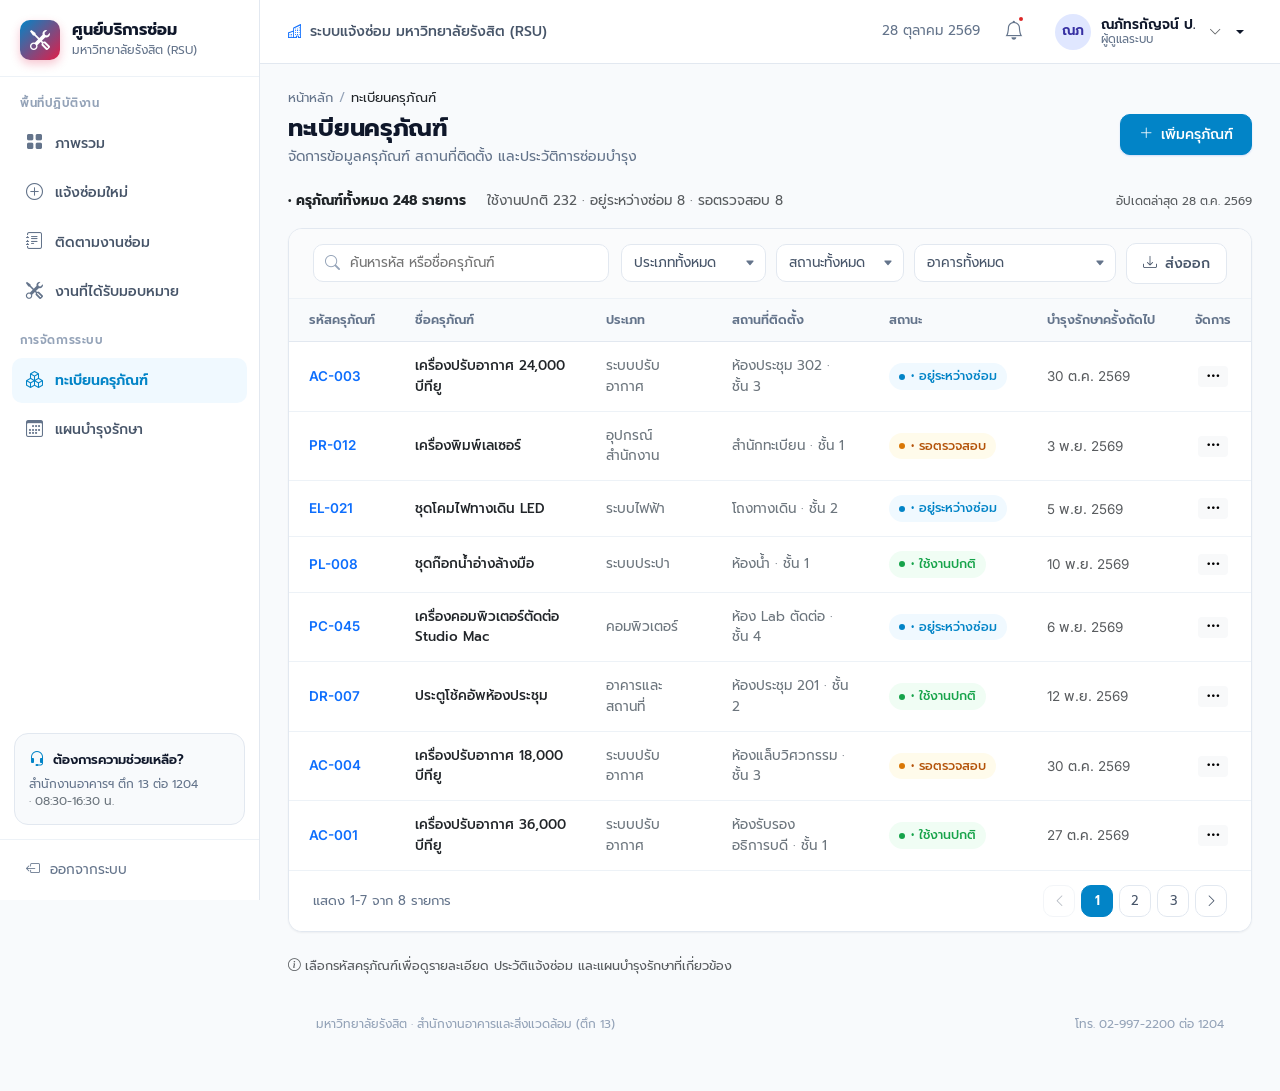
==== assets.html @ 82d42369 "Initial commit: Repair Center Rangsit University (RSU) - Complete Web App & ERD Documentation" ====
<!DOCTYPE html>
<html lang="th">
<head>
  <meta charset="UTF-8">
  <meta name="viewport" content="width=device-width, initial-scale=1.0">
  <title>ทะเบียนครุภัณฑ์ - ระบบแจ้งซ่อม มหาวิทยาลัยรังสิต (RSU Smart Repair)</title>
  <!-- Bootstrap 5 CSS -->
  <link href="https://cdn.jsdelivr.net/npm/bootstrap@5.3.3/dist/css/bootstrap.min.css" rel="stylesheet">
  <!-- Bootstrap Icons -->
  <link href="https://cdn.jsdelivr.net/npm/bootstrap-icons@1.11.3/font/bootstrap-icons.min.css" rel="stylesheet">
  <!-- Custom CSS -->
  <link href="css/style.css" rel="stylesheet">
</head>
<body>

  <div class="sidebar-backdrop" id="sidebarBackdrop"></div>

  <div class="app-container">
    <!-- Sidebar -->
    <aside class="app-sidebar" id="appSidebar">
      <div class="sidebar-brand">
        <div class="brand-icon">
          <i class="bi bi-tools"></i>
        </div>
        <div>
          <div class="brand-title">ศูนย์บริการซ่อม</div>
          <div class="brand-subtitle">มหาวิทยาลัยรังสิต (RSU)</div>
        </div>
      </div>

      <div class="sidebar-section-title">พื้นที่ปฏิบัติงาน</div>
      <ul class="sidebar-nav">
        <li class="sidebar-nav-item">
          <a href="index.html">
            <i class="bi bi-grid-fill"></i>
            <span>ภาพรวม</span>
          </a>
        </li>
        <li class="sidebar-nav-item">
          <a href="new-request.html">
            <i class="bi bi-plus-circle"></i>
            <span>แจ้งซ่อมใหม่</span>
          </a>
        </li>
        <li class="sidebar-nav-item">
          <a href="track-repair.html">
            <i class="bi bi-journal-text"></i>
            <span>ติดตามงานซ่อม</span>
          </a>
        </li>
        <li class="sidebar-nav-item">
          <a href="assigned-tasks.html">
            <i class="bi bi-tools"></i>
            <span>งานที่ได้รับมอบหมาย</span>
          </a>
        </li>
      </ul>

      <div class="sidebar-section-title">การจัดการระบบ</div>
      <ul class="sidebar-nav">
        <li class="sidebar-nav-item active">
          <a href="assets.html">
            <i class="bi bi-boxes"></i>
            <span>ทะเบียนครุภัณฑ์</span>
          </a>
        </li>
        <li class="sidebar-nav-item">
          <a href="maintenance-plans.html">
            <i class="bi bi-calendar3"></i>
            <span>แผนบำรุงรักษา</span>
          </a>
        </li>
      </ul>

      <!-- Help Widget -->
      <div class="sidebar-help-card">
        <div class="sidebar-help-header">
          <i class="bi bi-headset"></i>
          <span>ต้องการความช่วยเหลือ?</span>
        </div>
        <p>สำนักงานอาคารฯ ตึก 13 ต่อ 1204</p>
        <p class="text-secondary small">· 08:30-16:30 น.</p>
      </div>

      <!-- Logout -->
      <div class="sidebar-logout">
        <a href="login.html">
          <i class="bi bi-box-arrow-left"></i>
          <span>ออกจากระบบ</span>
        </a>
      </div>
    </aside>

    <!-- Main Content Area -->
    <div class="app-main">
      <!-- Topbar Header -->
      <header class="app-topbar">
        <div class="topbar-left">
          <button class="btn btn-sm btn-light d-lg-none me-2" id="mobileMenuToggle" type="button" aria-label="Toggle Navigation">
            <i class="bi bi-list fs-4"></i>
          </button>
          <div class="system-title-badge">
            <i class="bi bi-buildings text-primary"></i>
            <span>ระบบแจ้งซ่อม มหาวิทยาลัยรังสิต (RSU)</span>
          </div>
        </div>

        <div class="topbar-right">
          <div class="topbar-date d-none d-md-flex">
            <span>28 ตุลาคม 2569</span>
          </div>

          <button class="notification-btn" title="การแจ้งเตือน" onclick="showToast('ไม่มีการแจ้งเตือนใหม่', 'info')">
            <i class="bi bi-bell"></i>
            <span class="notification-dot"></span>
          </button>

          <!-- User dropdown -->
          <div class="dropdown">
            <div class="user-profile-menu dropdown-toggle" id="userProfileDropdown" data-bs-toggle="dropdown" aria-expanded="false">
              <div class="user-avatar-initials" id="topbarUserAvatar">อน</div>
              <div class="user-info-text d-none d-sm-block">
                <div class="user-name" id="topbarUserName">อนันต์ วัฒนกุล</div>
                <div class="user-role" id="topbarUserRole">ผู้ดูแลระบบ</div>
              </div>
              <i class="bi bi-chevron-down text-muted small ms-1"></i>
            </div>
            <ul class="dropdown-menu dropdown-menu-end shadow-sm" id="userProfileMenuOptions" aria-labelledby="userProfileDropdown" style="min-width: 250px;">
            </ul>
          </div>
        </div>
      </header>

      <!-- Page Content -->
      <main class="page-container">
        <!-- Breadcrumb -->
        <nav class="breadcrumb-nav">
          <a href="index.html">หน้าหลัก</a>
          <span>/</span>
          <span class="text-dark">ทะเบียนครุภัณฑ์</span>
        </nav>

        <!-- Page Header -->
        <div class="page-header">
          <div>
            <h1 class="page-title">ทะเบียนครุภัณฑ์</h1>
            <p class="page-subtitle">จัดการข้อมูลครุภัณฑ์ สถานที่ติดตั้ง และประวัติการซ่อมบำรุง</p>
          </div>
          <div>
            <button class="btn-primary-custom" type="button" data-bs-toggle="modal" data-bs-target="#addEquipmentModal">
              <i class="bi bi-plus-lg"></i>
              <span>เพิ่มครุภัณฑ์</span>
            </button>
          </div>
        </div>

        <!-- Summary Stat Subtitle Bar Matching GUI-6 -->
        <div class="d-flex align-items-center justify-content-between flex-wrap gap-2 mb-3 text-secondary" style="font-size: 13.5px;">
          <div>
            <strong class="text-dark">• ครุภัณฑ์ทั้งหมด 248 รายการ</strong>
            <span class="ms-3 text-muted">ใช้งานปกติ 232 · อยู่ระหว่างซ่อม 8 · รอตรวจสอบ 8</span>
          </div>
          <div class="text-muted small">
            อัปเดตล่าสุด 28 ต.ค. 2569
          </div>
        </div>

        <!-- Content Card -->
        <div class="content-card">
          <!-- Filter Toolbar Matching GUI-6 -->
          <div class="table-toolbar">
            <div class="search-input-wrap">
              <i class="bi bi-search"></i>
              <input type="text" id="assetSearchInput" placeholder="ค้นหารหัส หรือชื่อครุภัณฑ์" onkeyup="renderEquipmentTable()">
            </div>

            <div class="filter-group">
              <select class="filter-select" id="assetCategoryFilter" onchange="renderEquipmentTable()">
                <option value="">ประเภททั้งหมด</option>
                <option value="ระบบปรับอากาศ">ระบบปรับอากาศ</option>
                <option value="อุปกรณ์สำนักงาน">อุปกรณ์สำนักงาน</option>
                <option value="ระบบไฟฟ้า">ระบบไฟฟ้า</option>
                <option value="ระบบประปา">ระบบประปา</option>
                <option value="คอมพิวเตอร์">คอมพิวเตอร์</option>
                <option value="อาคารและสถานที่">อาคารและสถานที่</option>
              </select>

              <select class="filter-select" id="assetStatusFilter" onchange="renderEquipmentTable()">
                <option value="">สถานะทั้งหมด</option>
                <option value="ใช้งานปกติ">ใช้งานปกติ</option>
                <option value="อยู่ระหว่างซ่อม">อยู่ระหว่างซ่อม</option>
                <option value="รอตรวจสอบ">รอตรวจสอบ</option>
              </select>

              <select class="filter-select" id="assetBuildingFilter" onchange="renderEquipmentTable()">
                <option value="">อาคารทั้งหมด</option>
                <option value="ตึก 1 อาคารอาทิตย์อุไรรัตน์">ตึก 1 อาทิตย์อุไรรัตน์</option>
                <option value="ตึก 3 อาคารอุไรรัตน์">ตึก 3 อุไรรัตน์</option>
                <option value="ตึก 5 อาคารวิษณุรัตน์">ตึก 5 วิษณุรัตน์</option>
                <option value="ตึก 6 โรงอาหารกลาง">ตึก 6 โรงอาหารกลาง</option>
                <option value="ตึก 7 อาคารหอสมุด">ตึก 7 หอสมุด</option>
                <option value="ตึก 11 อาคารรัตนคุณากร">ตึก 11 รัตนคุณากร</option>
                <option value="ตึก 13 อาคารสำนักงานอาคารและสิ่งแวดล้อม">ตึก 13 สำนักงานอาคารฯ</option>
                <option value="ตึก 14 อาคารนันทนาการ">ตึก 14 นันทนาการ</option>
                <option value="ตึก 15 อาคาร Digital Multimedia Complex">ตึก 15 Digital Multimedia</option>
              </select>

              <button class="btn-secondary-custom" type="button" onclick="dummyExportData('asset-registry-2569.xlsx')">
                <i class="bi bi-download"></i>
                <span class="d-none d-sm-inline">ส่งออก</span>
              </button>
            </div>
          </div>

          <!-- Table -->
          <div class="custom-table-container">
            <table class="custom-table">
              <thead>
                <tr>
                  <th>รหัสครุภัณฑ์</th>
                  <th>ชื่อครุภัณฑ์</th>
                  <th>ประเภท</th>
                  <th>สถานที่ติดตั้ง</th>
                  <th>สถานะ</th>
                  <th>บำรุงรักษาครั้งถัดไป</th>
                  <th class="text-center">จัดการ</th>
                </tr>
              </thead>
              <tbody id="equipmentTbody">
                <!-- Populated dynamically -->
              </tbody>
            </table>
          </div>

          <!-- Pagination -->
          <div class="table-pagination-footer">
            <div class="pagination-info" id="assetPaginationInfo">
              แสดง 1-7 จาก 248 รายการ
            </div>
            <div class="pagination-controls">
              <button class="page-btn" disabled><i class="bi bi-chevron-left"></i></button>
              <button class="page-btn active">1</button>
              <button class="page-btn">2</button>
              <button class="page-btn">3</button>
              <button class="page-btn"><i class="bi bi-chevron-right"></i></button>
            </div>
          </div>
        </div>

        <!-- Bottom Note -->
        <div class="text-muted small mt-2 d-flex align-items-center gap-1">
          <i class="bi bi-info-circle"></i>
          <span>เลือกรหัสครุภัณฑ์เพื่อดูรายละเอียด ประวัติแจ้งซ่อม และแผนบำรุงรักษาที่เกี่ยวข้อง</span>
        </div>

        <!-- Footer -->
        <div class="app-footer mt-4">
          <div>มหาวิทยาลัยรังสิต · สำนักงานอาคารและสิ่งแวดล้อม (ตึก 13)</div>
          <div>โทร. 02-997-2200 ต่อ 1204</div>
        </div>
      </main>
    </div>
  </div>

  <!-- Mobile Bottom Navigation Bar -->
  <nav class="mobile-bottom-nav">
    <a href="index.html" class="mobile-nav-item">
      <i class="bi bi-grid"></i>
      <span>ภาพรวม</span>
    </a>
    <a href="new-request.html" class="mobile-nav-item">
      <i class="bi bi-plus-circle"></i>
      <span>แจ้งซ่อม</span>
    </a>
    <a href="track-repair.html" class="mobile-nav-item">
      <i class="bi bi-journal-text"></i>
      <span>ติดตามงาน</span>
    </a>
    <a href="assets.html" class="mobile-nav-item active">
      <i class="bi bi-boxes"></i>
      <span>ครุภัณฑ์</span>
    </a>
  </nav>

  <!-- Add Equipment Modal -->
  <div class="modal fade" id="addEquipmentModal" tabindex="-1" aria-hidden="true">
    <div class="modal-dialog modal-dialog-centered">
      <div class="modal-content">
        <div class="modal-header">
          <h5 class="modal-title fs-6 fw-bold">เพิ่มครุภัณฑ์ใหม่</h5>
          <button type="button" class="btn-close" data-bs-dismiss="modal" aria-label="Close"></button>
        </div>
        <form id="addEquipmentForm" onsubmit="handleAddEquipmentSubmit(event)">
          <div class="modal-body p-4">
            <div class="mb-3">
              <label class="form-label-custom">รหัสครุภัณฑ์ <span class="text-danger">*</span></label>
              <input type="text" class="form-control-custom" id="modalAssetNo" placeholder="เช่น AC-005, PC-046" required>
            </div>
            <div class="mb-3">
              <label class="form-label-custom">ชื่อครุภัณฑ์ <span class="text-danger">*</span></label>
              <input type="text" class="form-control-custom" id="modalAssetName" placeholder="เช่น เครื่องปรับอากาศ 24,000 บีทียู" required>
            </div>
            <div class="mb-3">
              <label class="form-label-custom">ประเภท <span class="text-danger">*</span></label>
              <select class="form-select-custom" id="modalAssetCategory" required>
                <option value="ระบบปรับอากาศ">ระบบปรับอากาศ</option>
                <option value="อุปกรณ์สำนักงาน">อุปกรณ์สำนักงาน</option>
                <option value="ระบบไฟฟ้า">ระบบไฟฟ้า</option>
                <option value="ระบบประปา">ระบบประปา</option>
                <option value="คอมพิวเตอร์">คอมพิวเตอร์</option>
                <option value="อาคารและสถานที่">อาคารและสถานที่</option>
              </select>
            </div>
            <div class="mb-3">
              <label class="form-label-custom">สถานที่ติดตั้ง <span class="text-danger">*</span></label>
              <input type="text" class="form-control-custom" id="modalAssetLocation" placeholder="เช่น ห้องประชุม 302 · ชั้น 3" required>
            </div>
            <div class="mb-3">
              <label class="form-label-custom">อาคาร</label>
              <select class="form-select-custom" id="modalAssetBuilding">
                <option value="ตึก 1 อาคารอาทิตย์อุไรรัตน์">ตึก 1 อาคารอาทิตย์อุไรรัตน์</option>
                <option value="ตึก 3 อาคารอุไรรัตน์">ตึก 3 อาคารอุไรรัตน์</option>
                <option value="ตึก 5 อาคารวิษณุรัตน์">ตึก 5 อาคารวิษณุรัตน์</option>
                <option value="ตึก 6 โรงอาหารกลาง">ตึก 6 โรงอาหารกลาง</option>
                <option value="ตึก 7 อาคารหอสมุด">ตึก 7 อาคารหอสมุด</option>
                <option value="ตึก 11 อาคารรัตนคุณากร">ตึก 11 อาคารรัตนคุณากร</option>
                <option value="ตึก 13 อาคารสำนักงานอาคารและสิ่งแวดล้อม">ตึก 13 อาคารสำนักงานอาคารและสิ่งแวดล้อม</option>
                <option value="ตึก 14 อาคารนันทนาการ">ตึก 14 อาคารนันทนาการ</option>
                <option value="ตึก 15 อาคาร Digital Multimedia Complex">ตึก 15 อาคาร Digital Multimedia Complex</option>
              </select>
            </div>
            <div class="mb-3">
              <label class="form-label-custom">สถานะเริ่มต้น</label>
              <select class="form-select-custom" id="modalAssetStatus">
                <option value="ใช้งานปกติ">ใช้งานปกติ</option>
                <option value="รอตรวจสอบ">รอตรวจสอบ</option>
                <option value="อยู่ระหว่างซ่อม">อยู่ระหว่างซ่อม</option>
              </select>
            </div>
          </div>
          <div class="modal-footer">
            <button type="button" class="btn btn-sm btn-light" data-bs-dismiss="modal">ยกเลิก</button>
            <button type="submit" class="btn btn-sm btn-primary">บันทึกครุภัณฑ์</button>
          </div>
        </form>
      </div>
    </div>
  </div>

  <!-- Scripts -->
  <script src="https://cdn.jsdelivr.net/npm/bootstrap@5.3.3/dist/js/bootstrap.bundle.min.js"></script>
  <script src="js/data.js"></script>
  <script src="js/app.js"></script>
  <script>
    document.addEventListener('DOMContentLoaded', () => {
      renderEquipmentTable();
    });

    function renderEquipmentTable() {
      const equipments = DB.getEquipment();
      const tbody = document.getElementById('equipmentTbody');
      const search = document.getElementById('assetSearchInput').value.toLowerCase().trim();
      const cat = document.getElementById('assetCategoryFilter').value;
      const status = document.getElementById('assetStatusFilter').value;
      const building = document.getElementById('assetBuildingFilter').value;

      const filtered = equipments.filter(item => {
        const matchesSearch = !search || 
          item.asset_no.toLowerCase().includes(search) || 
          item.equipment_name.toLowerCase().includes(search) ||
          item.location.toLowerCase().includes(search);
        const matchesCat = !cat || item.category === cat;
        const matchesStatus = !status || item.status === status;
        const matchesBuilding = !building || item.building === building;
        return matchesSearch && matchesCat && matchesStatus && matchesBuilding;
      });

      if (filtered.length === 0) {
        tbody.innerHTML = `<tr><td colspan="7" class="text-center py-4 text-muted">ไม่พบข้อมูลครุภัณฑ์ที่ค้นหา</td></tr>`;
        return;
      }

      tbody.innerHTML = filtered.map(item => {
        let badgeClass = 'status-normal';
        if (item.status === 'อยู่ระหว่างซ่อม') badgeClass = 'status-in-progress';
        if (item.status === 'ใช้งานปกติ') badgeClass = 'status-completed';
        if (item.status === 'รอตรวจสอบ') badgeClass = 'status-pending';

        return `
          <tr>
            <td>
              <a href="javascript:void(0)" onclick="showToast('รหัสครุภัณฑ์: ${item.asset_no} (${item.equipment_name})', 'info')" class="fw-semibold text-primary font-numeric text-decoration-none">
                ${item.asset_no}
              </a>
            </td>
            <td class="fw-medium text-dark">${item.equipment_name}</td>
            <td class="text-secondary">${item.category}</td>
            <td class="text-secondary">${item.location}</td>
            <td><span class="status-badge ${badgeClass}">• ${item.status}</span></td>
            <td class="text-muted font-numeric">${item.next_due_date || '30 ต.ค. 2569'}</td>
            <td class="text-center">
              <div class="dropdown">
                <button class="btn btn-sm btn-light border-0 py-0 px-2" type="button" data-bs-toggle="dropdown">
                  <i class="bi bi-three-dots"></i>
                </button>
                <ul class="dropdown-menu dropdown-menu-end shadow-sm">
                  <li><a class="dropdown-item small" href="new-request.html"><i class="bi bi-plus-circle me-2 text-primary"></i>แจ้งซ่อมครุภัณฑ์นี้</a></li>
                  <li><a class="dropdown-item small" href="javascript:void(0)" onclick="showToast('ดูประวัติการซ่อมบำรุงของ ${item.asset_no}', 'info')"><i class="bi bi-clock-history me-2 text-secondary"></i>ประวัติการซ่อม</a></li>
                </ul>
              </div>
            </td>
          </tr>
        `;
      }).join('');

      document.getElementById('assetPaginationInfo').textContent = `แสดง 1-${Math.min(filtered.length, 7)} จาก ${filtered.length} รายการ`;
    }

    function handleAddEquipmentSubmit(e) {
      e.preventDefault();
      const assetNo = document.getElementById('modalAssetNo').value.trim();
      const name = document.getElementById('modalAssetName').value.trim();
      const category = document.getElementById('modalAssetCategory').value;
      const location = document.getElementById('modalAssetLocation').value.trim();
      const building = document.getElementById('modalAssetBuilding').value;
      const status = document.getElementById('modalAssetStatus').value;

      DB.addEquipment({
        asset_no: assetNo,
        equipment_name: name,
        category: category,
        location: location,
        location_full: `${building} · ${location}`,
        building: building,
        status: status,
        next_due_date: "15 พ.ย. 2569"
      });

      const modalEl = document.getElementById('addEquipmentModal');
      const modal = bootstrap.Modal.getInstance(modalEl);
      modal.hide();

      showToast(`เพิ่มครุภัณฑ์ ${assetNo} เรียบร้อยแล้ว`, 'success');
      renderEquipmentTable();
    }
  </script>
</body>
</html>
---- css/style.css ----
/* ==========================================================================
   ระบบแจ้งซ่อมและบำรุงรักษา มหาวิทยาลัยรังสิต (RSU Repair & Maintenance System)
   สำนักงานอาคารและสิ่งแวดล้อม (ตึก 13) - มหาวิทยาลัยรังสิต (Rangsit University)
   Main Stylesheet - Clean, modern enterprise styling matching UI wireframes
   ========================================================================== */

@import url('https://fonts.googleapis.com/css2?family=Prompt:ital,wght@0,300;0,400;0,500;0,600;0,700;1,400&family=Inter:wght@400;500;600;700&display=swap');

:root {
  --primary: #0284c7;
  --primary-hover: #0369a1;
  --primary-subtle: #f0f9ff;
  --primary-border: #bae6fd;

  --rsu-pink: #e11d48;
  --rsu-pink-subtle: #fff1f2;
  --rsu-pink-border: #fecdd3;
  --rsu-gradient: linear-gradient(135deg, #0284c7 0%, #e11d48 100%);
  
  --success: #16a34a;
  --success-subtle: #f0fdf4;
  --success-border: #bbf7d0;

  --warning: #d97706;
  --warning-subtle: #fffbeb;
  --warning-border: #fde68a;

  --danger: #dc2626;
  --danger-subtle: #fef2f2;
  --danger-border: #fecaca;

  --info: #0284c7;
  --info-subtle: #f0f9ff;
  --info-border: #bae6fd;

  --body-bg: #f8fafc;
  --card-bg: #ffffff;
  --border-color: #e2e8f0;
  --border-subtle: #edf2f7;

  --text-main: #0f172a;
  --text-muted: #64748b;
  --text-secondary: #475569;

  --sidebar-width: 260px;
  --topbar-height: 64px;
  --radius-sm: 6px;
  --radius-md: 10px;
  --radius-lg: 14px;
  --radius-xl: 18px;

  --shadow-xs: 0 1px 2px 0 rgba(16, 24, 40, 0.05);
  --shadow-sm: 0 1px 3px 0 rgba(16, 24, 40, 0.1), 0 1px 2px 0 rgba(16, 24, 40, 0.06);
  --shadow-md: 0 4px 8px -2px rgba(16, 24, 40, 0.08), 0 2px 4px -2px rgba(16, 24, 40, 0.05);
  --shadow-lg: 0 12px 16px -4px rgba(16, 24, 40, 0.08), 0 4px 6px -2px rgba(16, 24, 40, 0.03);
}

* {
  box-sizing: border-box;
}

body {
  font-family: 'Prompt', -apple-system, BlinkMacSystemFont, "Segoe UI", Roboto, sans-serif;
  background-color: var(--body-bg);
  color: var(--text-main);
  margin: 0;
  padding: 0;
  font-size: 14.5px;
  line-height: 1.5;
  -webkit-font-smoothing: antialiased;
}

/* Number & Code font */
.font-numeric, .badge-code, .id-badge {
  font-family: 'Inter', 'Prompt', sans-serif;
}

a {
  color: var(--primary);
  text-decoration: none;
}
a:hover {
  color: var(--primary-hover);
  text-decoration: none;
}

/* App Shell Layout */
.app-container {
  display: flex;
  min-height: 100vh;
  width: 100%;
}

/* Sidebar */
.app-sidebar {
  width: var(--sidebar-width);
  background-color: var(--card-bg);
  border-right: 1px solid var(--border-color);
  display: flex;
  flex-direction: column;
  position: fixed;
  top: 0;
  bottom: 0;
  left: 0;
  z-index: 1020;
  overflow-y: auto;
  transition: transform 0.3s ease;
}

.sidebar-brand {
  padding: 20px 20px 16px 20px;
  display: flex;
  align-items: center;
  gap: 12px;
  border-bottom: 1px solid var(--border-subtle);
}

.brand-icon {
  width: 40px;
  height: 40px;
  background: var(--rsu-gradient);
  color: white;
  border-radius: var(--radius-md);
  display: flex;
  align-items: center;
  justify-content: center;
  font-size: 20px;
  box-shadow: 0 4px 10px rgba(225, 29, 72, 0.25);
}

.brand-title {
  font-weight: 700;
  font-size: 16px;
  color: var(--text-main);
  line-height: 1.2;
}

.brand-subtitle {
  font-size: 12px;
  color: var(--text-muted);
}

.sidebar-section-title {
  font-size: 11.5px;
  font-weight: 600;
  text-transform: uppercase;
  color: #94a3b8;
  letter-spacing: 0.5px;
  padding: 18px 20px 8px 20px;
}

.sidebar-nav {
  list-style: none;
  padding: 0 12px;
  margin: 0;
  display: flex;
  flex-direction: column;
  gap: 4px;
}

.sidebar-nav-item a {
  display: flex;
  align-items: center;
  gap: 12px;
  padding: 10px 14px;
  border-radius: var(--radius-md);
  color: var(--text-secondary);
  font-weight: 500;
  font-size: 14px;
  transition: all 0.15s ease-in-out;
}

.sidebar-nav-item a i {
  font-size: 17px;
  color: #64748b;
  transition: color 0.15s ease;
}

.sidebar-nav-item a:hover {
  background-color: #f1f5f9;
  color: var(--primary);
}
.sidebar-nav-item a:hover i {
  color: var(--primary);
}

.sidebar-nav-item.active a {
  background-color: var(--primary-subtle);
  color: var(--primary);
  font-weight: 600;
}
.sidebar-nav-item.active a i {
  color: var(--primary);
}

/* Sidebar Help Box */
.sidebar-help-card {
  margin: auto 14px 14px 14px;
  background-color: #f8fafc;
  border: 1px solid var(--border-color);
  border-radius: var(--radius-lg);
  padding: 14px;
}
.sidebar-help-header {
  display: flex;
  align-items: center;
  gap: 8px;
  font-weight: 600;
  font-size: 13px;
  color: var(--text-main);
  margin-bottom: 4px;
}
.sidebar-help-header i {
  color: var(--primary);
  font-size: 16px;
}
.sidebar-help-card p {
  margin: 0;
  font-size: 12px;
  color: var(--text-muted);
  line-height: 1.4;
}

/* Sidebar Logout */
.sidebar-logout {
  padding: 12px 14px;
  border-top: 1px solid var(--border-subtle);
}
.sidebar-logout a {
  display: flex;
  align-items: center;
  gap: 10px;
  padding: 8px 12px;
  color: #64748b;
  font-size: 13.5px;
  border-radius: var(--radius-md);
  transition: all 0.15s ease;
}
.sidebar-logout a:hover {
  background-color: #fef2f2;
  color: var(--danger);
}

/* Main Content Area */
.app-main {
  margin-left: var(--sidebar-width);
  flex: 1;
  display: flex;
  flex-direction: column;
  min-width: 0;
  padding-bottom: 70px; /* space for mobile bar */
}

@media (min-width: 992px) {
  .app-main {
    padding-bottom: 30px;
  }
}

/* Topbar Header */
.app-topbar {
  height: var(--topbar-height);
  background-color: var(--card-bg);
  border-bottom: 1px solid var(--border-color);
  display: flex;
  align-items: center;
  justify-content: space-between;
  padding: 0 28px;
  position: sticky;
  top: 0;
  z-index: 1000;
}

.topbar-left {
  display: flex;
  align-items: center;
  gap: 14px;
}

.system-title-badge {
  display: inline-flex;
  align-items: center;
  gap: 8px;
  font-size: 14px;
  font-weight: 500;
  color: var(--text-secondary);
}

.topbar-right {
  display: flex;
  align-items: center;
  gap: 20px;
}

.topbar-date {
  font-size: 13.5px;
  color: var(--text-muted);
  display: flex;
  align-items: center;
  gap: 6px;
}

.notification-btn {
  position: relative;
  background: none;
  border: none;
  font-size: 19px;
  color: #64748b;
  cursor: pointer;
  padding: 4px;
  display: flex;
  align-items: center;
  justify-content: center;
  transition: color 0.15s;
}
.notification-btn:hover {
  color: var(--text-main);
}
.notification-dot {
  position: absolute;
  top: 2px;
  right: 2px;
  width: 8px;
  height: 8px;
  background-color: var(--danger);
  border-radius: 50%;
  border: 2px solid white;
}

.user-profile-menu {
  display: flex;
  align-items: center;
  gap: 10px;
  cursor: pointer;
  padding: 4px 8px;
  border-radius: var(--radius-md);
  transition: background-color 0.15s;
}
.user-profile-menu:hover {
  background-color: #f1f5f9;
}

.user-avatar-initials {
  width: 36px;
  height: 36px;
  background-color: #e0e7ff;
  color: #3730a3;
  border-radius: 50%;
  display: flex;
  align-items: center;
  justify-content: center;
  font-weight: 600;
  font-size: 13.5px;
}

.user-info-text {
  text-align: left;
  line-height: 1.2;
}
.user-name {
  font-weight: 600;
  font-size: 13.5px;
  color: var(--text-main);
}
.user-role {
  font-size: 11.5px;
  color: var(--text-muted);
}

/* Page Content Container */
.page-container {
  padding: 24px 28px;
  max-width: 1400px;
  margin: 0 auto;
  width: 100%;
}

/* Breadcrumbs */
.breadcrumb-nav {
  font-size: 13px;
  color: #94a3b8;
  margin-bottom: 6px;
  display: flex;
  align-items: center;
  gap: 6px;
}
.breadcrumb-nav a {
  color: #64748b;
}
.breadcrumb-nav a:hover {
  color: var(--primary);
}

/* Page Header */
.page-header {
  display: flex;
  align-items: flex-start;
  justify-content: space-between;
  margin-bottom: 24px;
  gap: 16px;
  flex-wrap: wrap;
}
.page-title {
  font-size: 24px;
  font-weight: 700;
  color: var(--text-main);
  margin: 0 0 4px 0;
  letter-spacing: -0.3px;
}
.page-subtitle {
  font-size: 14px;
  color: var(--text-muted);
  margin: 0;
}

/* Buttons */
.btn-primary-custom {
  background-color: var(--primary);
  border: 1px solid var(--primary);
  color: white;
  font-weight: 500;
  padding: 9px 18px;
  border-radius: var(--radius-md);
  display: inline-flex;
  align-items: center;
  gap: 8px;
  font-size: 14px;
  transition: all 0.15s ease;
  box-shadow: 0 1px 2px rgba(37, 99, 235, 0.2);
}
.btn-primary-custom:hover {
  background-color: var(--primary-hover);
  border-color: var(--primary-hover);
  color: white;
  transform: translateY(-1px);
  box-shadow: 0 4px 8px rgba(37, 99, 235, 0.25);
}

.btn-secondary-custom {
  background-color: white;
  border: 1px solid var(--border-color);
  color: var(--text-secondary);
  font-weight: 500;
  padding: 9px 16px;
  border-radius: var(--radius-md);
  display: inline-flex;
  align-items: center;
  gap: 8px;
  font-size: 14px;
  transition: all 0.15s ease;
}
.btn-secondary-custom:hover {
  background-color: #f8fafc;
  border-color: #cbd5e1;
  color: var(--text-main);
}

/* Stat Cards (Dashboard) */
.stats-grid {
  display: grid;
  grid-template-columns: repeat(auto-fit, minmax(220px, 1fr));
  gap: 16px;
  margin-bottom: 24px;
}

.stat-card {
  background-color: var(--card-bg);
  border: 1px solid var(--border-color);
  border-radius: var(--radius-lg);
  padding: 18px 20px;
  box-shadow: var(--shadow-xs);
  transition: transform 0.2s, box-shadow 0.2s;
  position: relative;
  display: flex;
  flex-direction: column;
  justify-content: space-between;
}
.stat-card:hover {
  transform: translateY(-2px);
  box-shadow: var(--shadow-md);
}

.stat-header {
  display: flex;
  align-items: center;
  justify-content: space-between;
  margin-bottom: 12px;
}
.stat-title {
  font-size: 14px;
  font-weight: 500;
  color: var(--text-muted);
}
.stat-icon-wrap {
  width: 38px;
  height: 38px;
  border-radius: 50%;
  display: flex;
  align-items: center;
  justify-content: center;
  font-size: 17px;
}
.stat-icon-amber {
  background-color: var(--warning-subtle);
  color: var(--warning);
}
.stat-icon-blue {
  background-color: var(--primary-subtle);
  color: var(--primary);
}
.stat-icon-green {
  background-color: var(--success-subtle);
  color: var(--success);
}
.stat-icon-red {
  background-color: var(--danger-subtle);
  color: var(--danger);
}

.stat-number-wrap {
  display: flex;
  align-items: baseline;
  gap: 8px;
  margin-bottom: 6px;
}
.stat-number {
  font-size: 32px;
  font-weight: 700;
  color: var(--text-main);
  line-height: 1;
  font-family: 'Inter', sans-serif;
}
.stat-unit {
  font-size: 13.5px;
  color: var(--text-muted);
}
.stat-desc {
  font-size: 12.5px;
  color: #94a3b8;
  margin: 0;
}

/* Card Container */
.content-card {
  background-color: var(--card-bg);
  border: 1px solid var(--border-color);
  border-radius: var(--radius-lg);
  box-shadow: var(--shadow-xs);
  overflow: hidden;
  margin-bottom: 24px;
}

.card-header-custom {
  padding: 18px 24px;
  display: flex;
  align-items: center;
  justify-content: space-between;
  border-bottom: 1px solid var(--border-subtle);
  flex-wrap: wrap;
  gap: 12px;
}

.card-title-wrap {
  display: flex;
  align-items: center;
  gap: 10px;
}
.card-header-title {
  font-size: 16px;
  font-weight: 600;
  color: var(--text-main);
  margin: 0;
}
.card-count-badge {
  font-size: 13px;
  color: var(--text-muted);
  display: flex;
  align-items: center;
  gap: 6px;
}
.card-count-badge::before {
  content: "•";
  color: #cbd5e1;
}

/* Table Toolbar Filters */
.table-toolbar {
  padding: 14px 24px;
  display: flex;
  align-items: center;
  justify-content: space-between;
  border-bottom: 1px solid var(--border-subtle);
  background-color: #fafbfc;
  flex-wrap: wrap;
  gap: 12px;
}

.search-input-wrap {
  position: relative;
  min-width: 280px;
  flex: 1;
  max-width: 380px;
}
.search-input-wrap i {
  position: absolute;
  left: 12px;
  top: 50%;
  transform: translateY(-50%);
  color: #94a3b8;
  font-size: 15px;
}
.search-input-wrap input {
  width: 100%;
  padding: 8px 14px 8px 36px;
  border: 1px solid var(--border-color);
  border-radius: var(--radius-md);
  font-size: 13.5px;
  outline: none;
  background-color: white;
  transition: border-color 0.15s, box-shadow 0.15s;
}
.search-input-wrap input:focus {
  border-color: var(--primary);
  box-shadow: 0 0 0 3px rgba(37, 99, 235, 0.12);
}

.filter-group {
  display: flex;
  align-items: center;
  gap: 10px;
  flex-wrap: wrap;
}

.filter-select {
  padding: 8px 32px 8px 12px;
  border: 1px solid var(--border-color);
  border-radius: var(--radius-md);
  font-size: 13.5px;
  color: var(--text-secondary);
  background-color: white;
  cursor: pointer;
  outline: none;
  appearance: none;
  background-image: url("data:image/svg+xml,%3Csvg xmlns='http://www.w3.org/2000/svg' width='16' height='16' fill='%2364748b' viewBox='0 0 16 16'%3E%3Cpath d='M7.247 11.14 2.451 5.658C1.885 5.013 2.345 4 3.204 4h9.592a1 1 0 0 1 .753 1.659l-4.796 5.48a1 1 0 0 1-1.506 0z'/%3E%3C/svg%3E");
  background-repeat: no-repeat;
  background-position: right 10px center;
  background-size: 10px;
}
.filter-select:focus {
  border-color: var(--primary);
}

/* Custom Clean Table */
.custom-table-container {
  overflow-x: auto;
}
.custom-table {
  width: 100%;
  border-collapse: separate;
  border-spacing: 0;
  text-align: left;
}
.custom-table th {
  background-color: #f8fafc;
  color: #64748b;
  font-size: 12.5px;
  font-weight: 600;
  padding: 12px 20px;
  border-bottom: 1px solid var(--border-color);
  white-space: nowrap;
}
.custom-table td {
  padding: 14px 20px;
  font-size: 13.5px;
  color: var(--text-main);
  border-bottom: 1px solid var(--border-subtle);
  vertical-align: middle;
}
.custom-table tbody tr {
  transition: background-color 0.12s;
}
.custom-table tbody tr:hover {
  background-color: #f8fafc;
}
.custom-table tbody tr:last-child td {
  border-bottom: none;
}

/* Status Badges */
.status-badge {
  display: inline-flex;
  align-items: center;
  gap: 6px;
  padding: 4px 10px;
  border-radius: 20px;
  font-size: 12.5px;
  font-weight: 500;
  white-space: nowrap;
}
.status-badge::before {
  content: "";
  display: inline-block;
  width: 6px;
  height: 6px;
  border-radius: 50%;
}

/* Status variants */
.status-in-progress {
  color: var(--primary);
  background-color: var(--primary-subtle);
}
.status-in-progress::before {
  background-color: var(--primary);
}

.status-pending {
  color: #b45309;
  background-color: var(--warning-subtle);
}
.status-pending::before {
  background-color: var(--warning);
}

.status-completed {
  color: var(--success);
  background-color: var(--success-subtle);
}
.status-completed::before {
  background-color: var(--success);
}

.status-urgent {
  color: var(--danger);
  background-color: var(--danger-subtle);
}
.status-urgent::before {
  background-color: var(--danger);
}

.status-normal {
  color: #475569;
  background-color: #f1f5f9;
}
.status-normal::before {
  background-color: #94a3b8;
}

.status-low {
  color: #64748b;
  background-color: #f8fafc;
}
.status-low::before {
  background-color: #cbd5e1;
}

/* Pagination bar */
.table-pagination-footer {
  padding: 14px 24px;
  display: flex;
  align-items: center;
  justify-content: space-between;
  border-top: 1px solid var(--border-subtle);
  background-color: white;
  flex-wrap: wrap;
  gap: 12px;
}
.pagination-info {
  font-size: 13px;
  color: var(--text-muted);
}
.pagination-controls {
  display: flex;
  align-items: center;
  gap: 6px;
}
.page-btn {
  width: 32px;
  height: 32px;
  display: flex;
  align-items: center;
  justify-content: center;
  border-radius: var(--radius-md);
  border: 1px solid var(--border-color);
  background: white;
  color: var(--text-secondary);
  font-size: 13px;
  cursor: pointer;
  transition: all 0.15s;
}
.page-btn:hover:not(:disabled) {
  border-color: var(--primary);
  color: var(--primary);
}
.page-btn.active {
  background-color: var(--primary);
  border-color: var(--primary);
  color: white;
  font-weight: 600;
}
.page-btn:disabled {
  opacity: 0.4;
  cursor: not-allowed;
}

/* Bottom Footer (matching all GUIs) */
.app-footer {
  padding: 16px 28px 4px 28px;
  display: flex;
  align-items: center;
  justify-content: space-between;
  font-size: 12px;
  color: #94a3b8;
}

/* ==========================================================================
   SPECIFIC VIEWS STYLING
   ========================================================================== */

/* Timeline Widget (gui-4, gui-8) */
.timeline-container {
  position: relative;
  padding-left: 28px;
  margin-top: 16px;
}
.timeline-item {
  position: relative;
  padding-bottom: 24px;
}
.timeline-item:last-child {
  padding-bottom: 0;
}
.timeline-line {
  position: absolute;
  left: -20px;
  top: 18px;
  bottom: -6px;
  width: 2px;
  background-color: #e2e8f0;
}
.timeline-item:last-child .timeline-line {
  display: none;
}
.timeline-icon {
  position: absolute;
  left: -27px;
  top: 0;
  width: 18px;
  height: 18px;
  border-radius: 50%;
  background-color: white;
  border: 2px solid #cbd5e1;
  display: flex;
  align-items: center;
  justify-content: center;
}
.timeline-item.done .timeline-line {
  background-color: var(--primary);
}
.timeline-item.done .timeline-icon {
  background-color: var(--primary);
  border-color: var(--primary);
  color: white;
  font-size: 11px;
}
.timeline-item.active .timeline-icon {
  border-color: var(--primary);
  background-color: white;
}
.timeline-item.active .timeline-icon::after {
  content: "";
  width: 8px;
  height: 8px;
  border-radius: 50%;
  background-color: var(--primary);
}
.timeline-title {
  font-weight: 600;
  font-size: 14px;
  color: var(--text-main);
  margin-bottom: 3px;
}
.timeline-time {
  font-size: 12.5px;
  color: var(--text-muted);
  margin-bottom: 4px;
}
.timeline-desc {
  font-size: 13px;
  color: var(--text-secondary);
}

/* Priority Selector Radio Cards (gui-3) */
.priority-options-grid {
  display: grid;
  grid-template-columns: repeat(auto-fit, minmax(140px, 1fr));
  gap: 12px;
}
.priority-card-label {
  display: flex;
  align-items: flex-start;
  gap: 12px;
  padding: 12px 14px;
  border: 1px solid var(--border-color);
  border-radius: var(--radius-md);
  cursor: pointer;
  background-color: white;
  transition: all 0.15s ease;
}
.priority-card-label:hover {
  border-color: #cbd5e1;
  background-color: #fafbfc;
}
.priority-card-label.selected {
  border-color: var(--primary);
  background-color: var(--primary-subtle);
  box-shadow: 0 0 0 1px var(--primary);
}
.priority-card-label input[type="radio"] {
  margin-top: 3px;
  accent-color: var(--primary);
}
.priority-text-title {
  font-weight: 600;
  font-size: 14px;
  color: var(--text-main);
}
.priority-text-sub {
  font-size: 11.5px;
  color: var(--text-muted);
}

/* File Upload Zone */
.upload-dropzone {
  border: 2px dashed #cbd5e1;
  border-radius: var(--radius-lg);
  padding: 24px;
  text-align: center;
  background-color: #fafbfc;
  cursor: pointer;
  transition: all 0.2s;
}
.upload-dropzone:hover, .upload-dropzone.dragover {
  border-color: var(--primary);
  background-color: var(--primary-subtle);
}
.upload-icon {
  font-size: 28px;
  color: var(--primary);
  margin-bottom: 8px;
}
.upload-title {
  font-size: 14px;
  font-weight: 600;
  color: var(--primary);
  margin-bottom: 2px;
}
.upload-hint {
  font-size: 12px;
  color: var(--text-muted);
}

/* Uploaded file chip */
.uploaded-file-item {
  display: flex;
  align-items: center;
  justify-content: space-between;
  padding: 10px 14px;
  border: 1px solid var(--border-color);
  border-radius: var(--radius-md);
  margin-top: 12px;
  background-color: white;
}
.file-item-info {
  display: flex;
  align-items: center;
  gap: 10px;
}
.file-item-info i {
  color: var(--primary);
  font-size: 18px;
}
.file-item-name {
  font-size: 13.5px;
  font-weight: 500;
  color: var(--text-main);
}
.file-item-actions {
  display: flex;
  align-items: center;
  gap: 10px;
}
.file-success-icon {
  color: var(--success);
  font-size: 16px;
}
.file-remove-btn {
  background: none;
  border: none;
  color: #94a3b8;
  cursor: pointer;
  font-size: 16px;
  padding: 0;
}
.file-remove-btn:hover {
  color: var(--danger);
}

/* Mobile Bottom Navigation Bar (gui-8) */
.mobile-bottom-nav {
  display: none;
  position: fixed;
  bottom: 0;
  left: 0;
  right: 0;
  height: 62px;
  background-color: white;
  border-top: 1px solid var(--border-color);
  z-index: 1040;
  box-shadow: 0 -2px 10px rgba(0, 0, 0, 0.05);
}
@media (max-width: 991px) {
  .mobile-bottom-nav {
    display: flex;
    align-items: center;
    justify-content: space-around;
  }
  .app-sidebar {
    transform: translateX(-100%);
  }
  .app-sidebar.show {
    transform: translateX(0);
    box-shadow: 0 0 20px rgba(0,0,0,0.2);
  }
  .app-main {
    margin-left: 0;
  }
}

.mobile-nav-item {
  display: flex;
  flex-direction: column;
  align-items: center;
  justify-content: center;
  color: #64748b;
  font-size: 11px;
  text-decoration: none;
  padding: 6px 12px;
  transition: color 0.15s;
}
.mobile-nav-item i {
  font-size: 20px;
  margin-bottom: 2px;
}
.mobile-nav-item.active {
  color: var(--primary);
  font-weight: 600;
}

/* Sidebar Backdrop on Mobile */
.sidebar-backdrop {
  display: none;
  position: fixed;
  top: 0;
  left: 0;
  right: 0;
  bottom: 0;
  background-color: rgba(15, 23, 42, 0.4);
  z-index: 1015;
}
.sidebar-backdrop.show {
  display: block;
}

/* Custom form elements */
.form-label-custom {
  font-weight: 500;
  font-size: 13.5px;
  color: var(--text-main);
  margin-bottom: 6px;
}
.form-control-custom, .form-select-custom {
  width: 100%;
  padding: 9px 13px;
  border: 1px solid var(--border-color);
  border-radius: var(--radius-md);
  font-size: 14px;
  outline: none;
  background-color: white;
  transition: border-color 0.15s, box-shadow 0.15s;
}
.form-control-custom:focus, .form-select-custom:focus {
  border-color: var(--primary);
  box-shadow: 0 0 0 3px rgba(37, 99, 235, 0.12);
}
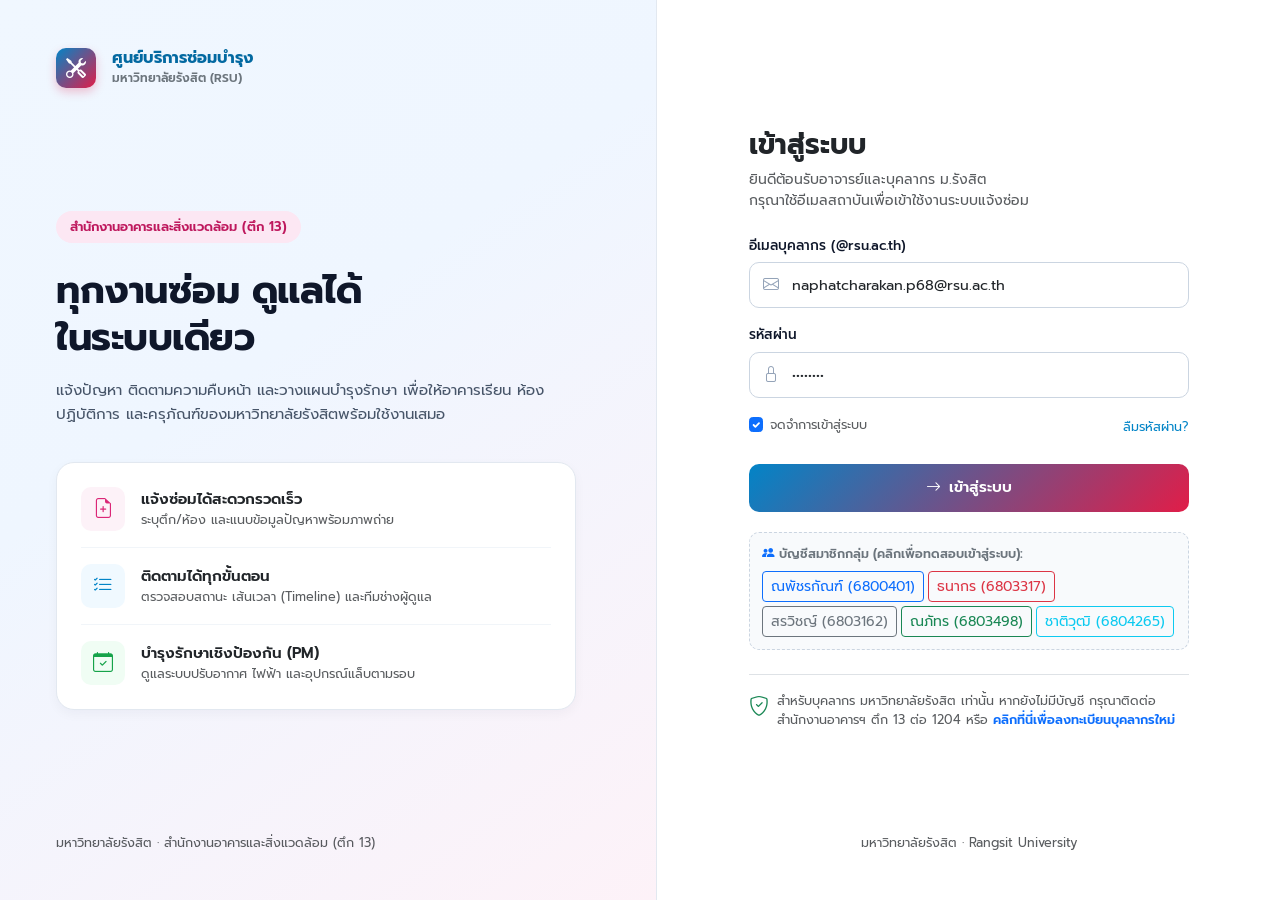
==== commit 31004b5a: "Update team members (6800401, 6803317, 6803162, 6803498, 6804265), update markdown docs, and enforce" ====
--- a/assets.html
+++ b/assets.html
@@ -118,9 +118,9 @@
           <!-- User dropdown -->
           <div class="dropdown">
             <div class="user-profile-menu dropdown-toggle" id="userProfileDropdown" data-bs-toggle="dropdown" aria-expanded="false">
-              <div class="user-avatar-initials" id="topbarUserAvatar">อน</div>
+              <div class="user-avatar-initials" id="topbarUserAvatar">ณพ</div>
               <div class="user-info-text d-none d-sm-block">
-                <div class="user-name" id="topbarUserName">อนันต์ วัฒนกุล</div>
+                <div class="user-name" id="topbarUserName">ณพัชรกัณฑ์ พัชญ์ชัยพงศา</div>
                 <div class="user-role" id="topbarUserRole">ผู้ดูแลระบบ</div>
               </div>
               <i class="bi bi-chevron-down text-muted small ms-1"></i>
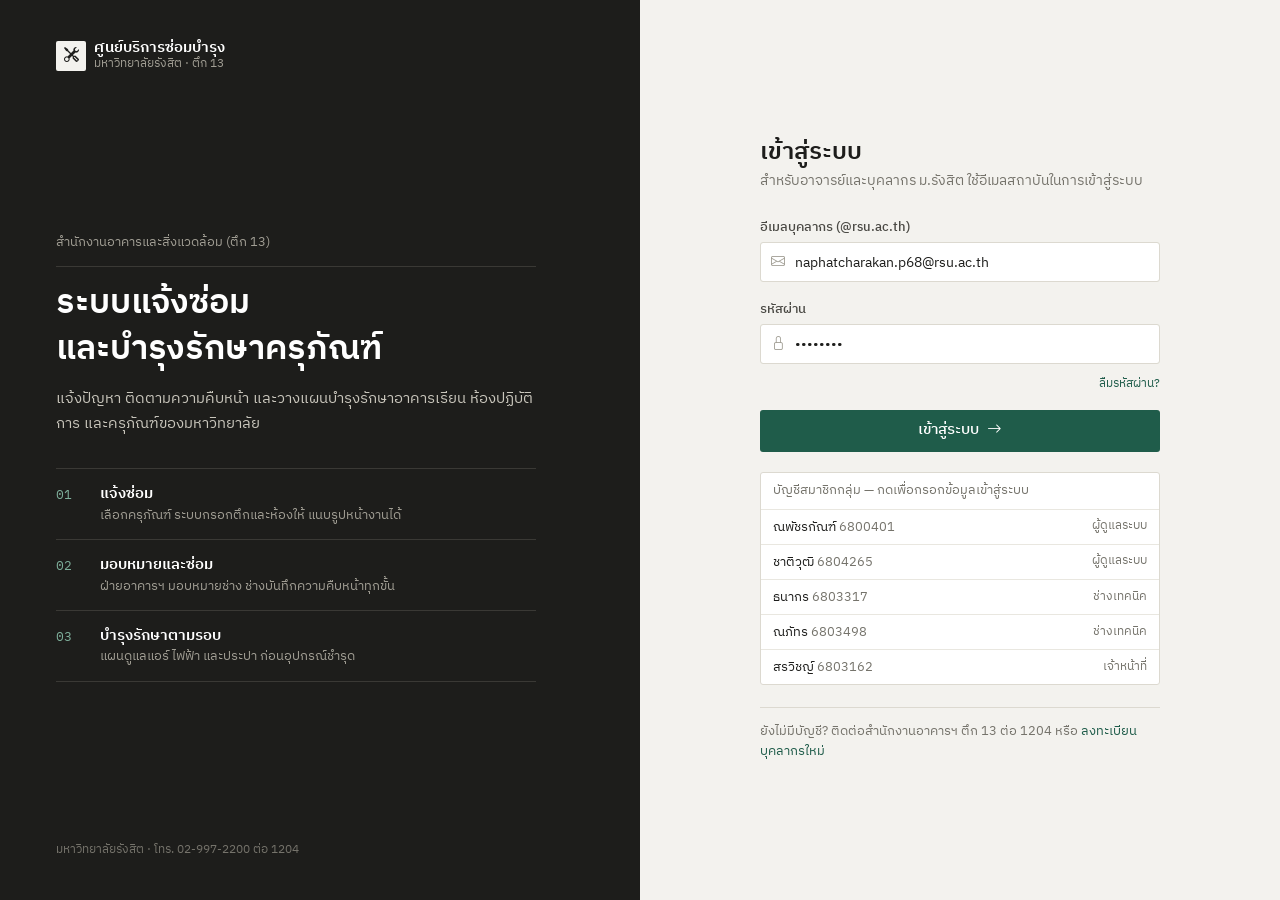
==== commit ad1d4c5e: "Restyle the whole site with a plain "work order" look - New palette: paper background, hairline rule" ====
--- a/assets.html
+++ b/assets.html
@@ -100,19 +100,18 @@
             <i class="bi bi-list fs-4"></i>
           </button>
           <div class="system-title-badge">
-            <i class="bi bi-buildings text-primary"></i>
+            <i class="bi bi-buildings"></i>
             <span>ระบบแจ้งซ่อม มหาวิทยาลัยรังสิต (RSU)</span>
           </div>
         </div>
 
         <div class="topbar-right">
           <div class="topbar-date d-none d-md-flex">
-            <span>28 ตุลาคม 2569</span>
+            <span id="topbarTodayDate"></span>
           </div>
 
           <button class="notification-btn" title="การแจ้งเตือน" onclick="showToast('ไม่มีการแจ้งเตือนใหม่', 'info')">
             <i class="bi bi-bell"></i>
-            <span class="notification-dot"></span>
           </button>
 
           <!-- User dropdown -->
@@ -147,7 +146,7 @@
             <p class="page-subtitle">จัดการข้อมูลครุภัณฑ์ สถานที่ติดตั้ง และประวัติการซ่อมบำรุง</p>
           </div>
           <div>
-            <button class="btn-primary-custom" type="button" data-bs-toggle="modal" data-bs-target="#addEquipmentModal">
+            <button class="btn-primary-custom" type="button" data-bs-toggle="modal" data-bs-target="#addEquipmentModal" data-roles="ผู้ดูแลระบบ">
               <i class="bi bi-plus-lg"></i>
               <span>เพิ่มครุภัณฑ์</span>
             </button>
@@ -157,11 +156,8 @@
         <!-- Summary Stat Subtitle Bar Matching GUI-6 -->
         <div class="d-flex align-items-center justify-content-between flex-wrap gap-2 mb-3 text-secondary" style="font-size: 13.5px;">
           <div>
-            <strong class="text-dark">• ครุภัณฑ์ทั้งหมด 248 รายการ</strong>
-            <span class="ms-3 text-muted">ใช้งานปกติ 232 · อยู่ระหว่างซ่อม 8 · รอตรวจสอบ 8</span>
-          </div>
-          <div class="text-muted small">
-            อัปเดตล่าสุด 28 ต.ค. 2569
+            <strong class="text-dark" id="assetSummaryTotal">ครุภัณฑ์ทั้งหมด 0 รายการ</strong>
+            <span class="ms-3 text-muted" id="assetSummaryBreakdown"></span>
           </div>
         </div>
 
@@ -171,11 +167,11 @@
           <div class="table-toolbar">
             <div class="search-input-wrap">
               <i class="bi bi-search"></i>
-              <input type="text" id="assetSearchInput" placeholder="ค้นหารหัส หรือชื่อครุภัณฑ์" onkeyup="renderEquipmentTable()">
+              <input type="text" id="assetSearchInput" placeholder="ค้นหารหัส หรือชื่อครุภัณฑ์" oninput="onAssetFilterChange()">
             </div>
 
             <div class="filter-group">
-              <select class="filter-select" id="assetCategoryFilter" onchange="renderEquipmentTable()">
+              <select class="filter-select" id="assetCategoryFilter" onchange="onAssetFilterChange()">
                 <option value="">ประเภททั้งหมด</option>
                 <option value="ระบบปรับอากาศ">ระบบปรับอากาศ</option>
                 <option value="อุปกรณ์สำนักงาน">อุปกรณ์สำนักงาน</option>
@@ -185,14 +181,14 @@
                 <option value="อาคารและสถานที่">อาคารและสถานที่</option>
               </select>
 
-              <select class="filter-select" id="assetStatusFilter" onchange="renderEquipmentTable()">
+              <select class="filter-select" id="assetStatusFilter" onchange="onAssetFilterChange()">
                 <option value="">สถานะทั้งหมด</option>
                 <option value="ใช้งานปกติ">ใช้งานปกติ</option>
                 <option value="อยู่ระหว่างซ่อม">อยู่ระหว่างซ่อม</option>
                 <option value="รอตรวจสอบ">รอตรวจสอบ</option>
               </select>
 
-              <select class="filter-select" id="assetBuildingFilter" onchange="renderEquipmentTable()">
+              <select class="filter-select" id="assetBuildingFilter" onchange="onAssetFilterChange()">
                 <option value="">อาคารทั้งหมด</option>
                 <option value="ตึก 1 อาคารอาทิตย์อุไรรัตน์">ตึก 1 อาทิตย์อุไรรัตน์</option>
                 <option value="ตึก 3 อาคารอุไรรัตน์">ตึก 3 อุไรรัตน์</option>
@@ -205,7 +201,7 @@
                 <option value="ตึก 15 อาคาร Digital Multimedia Complex">ตึก 15 Digital Multimedia</option>
               </select>
 
-              <button class="btn-secondary-custom" type="button" onclick="dummyExportData('asset-registry-2569.xlsx')">
+              <button class="btn-secondary-custom" type="button" onclick="exportAssets()">
                 <i class="bi bi-download"></i>
                 <span class="d-none d-sm-inline">ส่งออก</span>
               </button>
@@ -235,15 +231,8 @@
           <!-- Pagination -->
           <div class="table-pagination-footer">
             <div class="pagination-info" id="assetPaginationInfo">
-              แสดง 1-7 จาก 248 รายการ
-            </div>
-            <div class="pagination-controls">
-              <button class="page-btn" disabled><i class="bi bi-chevron-left"></i></button>
-              <button class="page-btn active">1</button>
-              <button class="page-btn">2</button>
-              <button class="page-btn">3</button>
-              <button class="page-btn"><i class="bi bi-chevron-right"></i></button>
-            </div>
+            </div>
+            <div class="pagination-controls"></div>
           </div>
         </div>
 
@@ -347,40 +336,80 @@
     </div>
   </div>
 
+  <!-- Asset Repair History Modal -->
+  <div class="modal fade" id="assetHistoryModal" tabindex="-1" aria-hidden="true">
+    <div class="modal-dialog modal-dialog-centered modal-dialog-scrollable">
+      <div class="modal-content">
+        <div class="modal-header">
+          <h5 class="modal-title fs-6 fw-bold" id="assetHistoryTitle">ประวัติการซ่อม</h5>
+          <button type="button" class="btn-close" data-bs-dismiss="modal" aria-label="Close"></button>
+        </div>
+        <div class="modal-body p-4" id="assetHistoryBody"></div>
+      </div>
+    </div>
+  </div>
+
   <!-- Scripts -->
   <script src="https://cdn.jsdelivr.net/npm/bootstrap@5.3.3/dist/js/bootstrap.bundle.min.js"></script>
   <script src="js/data.js"></script>
   <script src="js/app.js"></script>
   <script>
+    const ASSET_PAGE_SIZE = 7;
+    let assetPage = 1;
+
     document.addEventListener('DOMContentLoaded', () => {
       renderEquipmentTable();
     });
 
-    function renderEquipmentTable() {
+    // Changing a filter goes back to page 1
+    function onAssetFilterChange() {
+      assetPage = 1;
+      renderEquipmentTable();
+    }
+
+    function getFilteredEquipment() {
       const equipments = DB.getEquipment();
-      const tbody = document.getElementById('equipmentTbody');
       const search = document.getElementById('assetSearchInput').value.toLowerCase().trim();
       const cat = document.getElementById('assetCategoryFilter').value;
       const status = document.getElementById('assetStatusFilter').value;
       const building = document.getElementById('assetBuildingFilter').value;
 
-      const filtered = equipments.filter(item => {
-        const matchesSearch = !search || 
-          item.asset_no.toLowerCase().includes(search) || 
+      return equipments.filter(item => {
+        const matchesSearch = !search ||
+          item.asset_no.toLowerCase().includes(search) ||
           item.equipment_name.toLowerCase().includes(search) ||
-          item.location.toLowerCase().includes(search);
+          (item.location || '').toLowerCase().includes(search);
         const matchesCat = !cat || item.category === cat;
         const matchesStatus = !status || item.status === status;
         const matchesBuilding = !building || item.building === building;
         return matchesSearch && matchesCat && matchesStatus && matchesBuilding;
       });
+    }
+
+    function getDueDate(item) {
+      return DB.getNextDueDate(item.equipment_id) || item.next_due_date || '-';
+    }
+
+    function renderEquipmentTable() {
+      const tbody = document.getElementById('equipmentTbody');
+      const filtered = getFilteredEquipment();
+
+      const all = DB.getEquipment();
+      const countBy = s => all.filter(e => e.status === s).length;
+      document.getElementById('assetSummaryTotal').textContent = `ครุภัณฑ์ทั้งหมด ${all.length} รายการ`;
+      document.getElementById('assetSummaryBreakdown').textContent =
+        `ใช้งานปกติ ${countBy('ใช้งานปกติ')} · อยู่ระหว่างซ่อม ${countBy('อยู่ระหว่างซ่อม')} · รอตรวจสอบ ${countBy('รอตรวจสอบ')}`;
 
       if (filtered.length === 0) {
         tbody.innerHTML = `<tr><td colspan="7" class="text-center py-4 text-muted">ไม่พบข้อมูลครุภัณฑ์ที่ค้นหา</td></tr>`;
+        renderPager('assetPaginationInfo', 0, 1, ASSET_PAGE_SIZE, 'รายการ', goToAssetPage);
         return;
       }
 
-      tbody.innerHTML = filtered.map(item => {
+      const { page, items } = paginate(filtered, assetPage, ASSET_PAGE_SIZE);
+      assetPage = page;
+
+      tbody.innerHTML = items.map(item => {
         let badgeClass = 'status-normal';
         if (item.status === 'อยู่ระหว่างซ่อม') badgeClass = 'status-in-progress';
         if (item.status === 'ใช้งานปกติ') badgeClass = 'status-completed';
@@ -389,23 +418,23 @@
         return `
           <tr>
             <td>
-              <a href="javascript:void(0)" onclick="showToast('รหัสครุภัณฑ์: ${item.asset_no} (${item.equipment_name})', 'info')" class="fw-semibold text-primary font-numeric text-decoration-none">
-                ${item.asset_no}
+              <a href="javascript:void(0)" onclick="openAssetHistory(${item.equipment_id})" class="fw-semibold text-primary font-numeric text-decoration-none">
+                ${escapeHtml(item.asset_no)}
               </a>
             </td>
-            <td class="fw-medium text-dark">${item.equipment_name}</td>
-            <td class="text-secondary">${item.category}</td>
-            <td class="text-secondary">${item.location}</td>
-            <td><span class="status-badge ${badgeClass}">• ${item.status}</span></td>
-            <td class="text-muted font-numeric">${item.next_due_date || '30 ต.ค. 2569'}</td>
+            <td class="fw-medium text-dark">${escapeHtml(item.equipment_name)}</td>
+            <td class="text-secondary">${escapeHtml(item.category)}</td>
+            <td class="text-secondary">${escapeHtml(item.location)}</td>
+            <td><span class="status-badge ${badgeClass}">${escapeHtml(item.status)}</span></td>
+            <td class="text-muted font-numeric">${escapeHtml(getDueDate(item))}</td>
             <td class="text-center">
               <div class="dropdown">
                 <button class="btn btn-sm btn-light border-0 py-0 px-2" type="button" data-bs-toggle="dropdown">
                   <i class="bi bi-three-dots"></i>
                 </button>
                 <ul class="dropdown-menu dropdown-menu-end shadow-sm">
-                  <li><a class="dropdown-item small" href="new-request.html"><i class="bi bi-plus-circle me-2 text-primary"></i>แจ้งซ่อมครุภัณฑ์นี้</a></li>
-                  <li><a class="dropdown-item small" href="javascript:void(0)" onclick="showToast('ดูประวัติการซ่อมบำรุงของ ${item.asset_no}', 'info')"><i class="bi bi-clock-history me-2 text-secondary"></i>ประวัติการซ่อม</a></li>
+                  <li><a class="dropdown-item small" href="new-request.html?equipment=${item.equipment_id}"><i class="bi bi-plus-circle me-2 text-primary"></i>แจ้งซ่อมครุภัณฑ์นี้</a></li>
+                  <li><a class="dropdown-item small" href="javascript:void(0)" onclick="openAssetHistory(${item.equipment_id})"><i class="bi bi-clock-history me-2 text-secondary"></i>ประวัติการซ่อม</a></li>
                 </ul>
               </div>
             </td>
@@ -413,17 +442,56 @@
         `;
       }).join('');
 
-      document.getElementById('assetPaginationInfo').textContent = `แสดง 1-${Math.min(filtered.length, 7)} จาก ${filtered.length} รายการ`;
+      renderPager('assetPaginationInfo', filtered.length, assetPage, ASSET_PAGE_SIZE, 'รายการ', goToAssetPage);
+    }
+
+    function goToAssetPage(page) {
+      assetPage = page;
+      renderEquipmentTable();
+    }
+
+    // Repair history of one equipment item
+    function openAssetHistory(equipmentId) {
+      const eq = DB.getEquipment().find(e => e.equipment_id === equipmentId);
+      if (!eq) return;
+      const users = DB.getUsers();
+      const history = DB.getRepairs().filter(r => r.equipment_id === equipmentId);
+
+      document.getElementById('assetHistoryTitle').textContent = `ประวัติการซ่อม: ${eq.asset_no} · ${eq.equipment_name}`;
+      document.getElementById('assetHistoryBody').innerHTML = history.length === 0
+        ? `<div class="text-center text-muted py-4">ยังไม่มีประวัติการแจ้งซ่อมของครุภัณฑ์นี้</div>`
+        : `<div class="list-group list-group-flush">${history.map(r => {
+            const tech = users.find(u => u.user_id === r.technician_id);
+            return `
+              <a href="track-repair.html?ticket=${encodeURIComponent(r.ticket_no)}" class="list-group-item list-group-item-action px-0">
+                <div class="d-flex justify-content-between gap-2">
+                  <span class="fw-semibold text-primary font-numeric">${escapeHtml(r.ticket_no)}</span>
+                  <span class="small text-muted font-numeric">${escapeHtml(r.request_date)}</span>
+                </div>
+                <div class="fw-medium text-dark">${escapeHtml(r.problem_title)}</div>
+                <div class="small text-muted">${escapeHtml(r.status)} · ${escapeHtml(tech ? tech.full_name : 'รอมอบหมาย')}</div>
+              </a>`;
+          }).join('')}</div>`;
+      new bootstrap.Modal(document.getElementById('assetHistoryModal')).show();
     }
 
     function handleAddEquipmentSubmit(e) {
       e.preventDefault();
-      const assetNo = document.getElementById('modalAssetNo').value.trim();
+      if (!DB.hasRole(ROLE_ADMIN)) {
+        showToast('เฉพาะผู้ดูแลระบบเท่านั้นที่เพิ่มครุภัณฑ์ได้', 'danger');
+        return;
+      }
+      const assetNo = document.getElementById('modalAssetNo').value.trim().toUpperCase();
       const name = document.getElementById('modalAssetName').value.trim();
       const category = document.getElementById('modalAssetCategory').value;
       const location = document.getElementById('modalAssetLocation').value.trim();
       const building = document.getElementById('modalAssetBuilding').value;
       const status = document.getElementById('modalAssetStatus').value;
+
+      if (DB.getEquipment().some(eq => eq.asset_no.toUpperCase() === assetNo)) {
+        showToast(`รหัสครุภัณฑ์ ${assetNo} มีอยู่ในระบบแล้ว`, 'danger');
+        return;
+      }
 
       DB.addEquipment({
         asset_no: assetNo,
@@ -433,15 +501,24 @@
         location_full: `${building} · ${location}`,
         building: building,
         status: status,
-        next_due_date: "15 พ.ย. 2569"
+        next_due_date: null
       });
 
       const modalEl = document.getElementById('addEquipmentModal');
       const modal = bootstrap.Modal.getInstance(modalEl);
       modal.hide();
+      document.getElementById('addEquipmentForm').reset();
 
       showToast(`เพิ่มครุภัณฑ์ ${assetNo} เรียบร้อยแล้ว`, 'success');
+      assetPage = 1;
       renderEquipmentTable();
+    }
+
+    function exportAssets() {
+      const rows = getFilteredEquipment().map(e => [
+        e.asset_no, e.equipment_name, e.category, e.location_full || e.location, e.status, getDueDate(e)
+      ]);
+      exportCSV('asset-registry.csv', ['รหัสครุภัณฑ์', 'ชื่อครุภัณฑ์', 'ประเภท', 'สถานที่ติดตั้ง', 'สถานะ', 'บำรุงรักษาครั้งถัดไป'], rows);
     }
   </script>
 </body>
--- a/css/style.css
+++ b/css/style.css
@@ -1,58 +1,75 @@
 /* ==========================================================================
    ระบบแจ้งซ่อมและบำรุงรักษา มหาวิทยาลัยรังสิต (RSU Repair & Maintenance System)
    สำนักงานอาคารและสิ่งแวดล้อม (ตึก 13) - มหาวิทยาลัยรังสิต (Rangsit University)
-   Main Stylesheet - Clean, modern enterprise styling matching UI wireframes
+   Main Stylesheet - "work order" look: paper background, hairline rules,
+   one dark green accent, monospaced codes and figures
    ========================================================================== */
 
-@import url('https://fonts.googleapis.com/css2?family=Prompt:ital,wght@0,300;0,400;0,500;0,600;0,700;1,400&family=Inter:wght@400;500;600;700&display=swap');
+@import url('https://fonts.googleapis.com/css2?family=IBM+Plex+Sans+Thai:wght@400;500;600;700&family=IBM+Plex+Mono:wght@400;500;600&display=swap');
 
 :root {
-  --primary: #0284c7;
-  --primary-hover: #0369a1;
-  --primary-subtle: #f0f9ff;
-  --primary-border: #bae6fd;
-
-  --rsu-pink: #e11d48;
-  --rsu-pink-subtle: #fff1f2;
-  --rsu-pink-border: #fecdd3;
-  --rsu-gradient: linear-gradient(135deg, #0284c7 0%, #e11d48 100%);
-  
-  --success: #16a34a;
-  --success-subtle: #f0fdf4;
-  --success-border: #bbf7d0;
-
-  --warning: #d97706;
-  --warning-subtle: #fffbeb;
-  --warning-border: #fde68a;
-
-  --danger: #dc2626;
-  --danger-subtle: #fef2f2;
-  --danger-border: #fecaca;
-
-  --info: #0284c7;
-  --info-subtle: #f0f9ff;
-  --info-border: #bae6fd;
-
-  --body-bg: #f8fafc;
+  /* Ink & paper */
+  --ink: #1d1d1b;
+  --text-main: #1d1d1b;
+  --text-secondary: #4a4944;
+  --text-muted: #75736b;
+  --text-faint: #a19e94;
+
+  --body-bg: #f3f2ee;
   --card-bg: #ffffff;
-  --border-color: #e2e8f0;
-  --border-subtle: #edf2f7;
-
-  --text-main: #0f172a;
-  --text-muted: #64748b;
-  --text-secondary: #475569;
-
-  --sidebar-width: 260px;
-  --topbar-height: 64px;
-  --radius-sm: 6px;
-  --radius-md: 10px;
-  --radius-lg: 14px;
-  --radius-xl: 18px;
-
-  --shadow-xs: 0 1px 2px 0 rgba(16, 24, 40, 0.05);
-  --shadow-sm: 0 1px 3px 0 rgba(16, 24, 40, 0.1), 0 1px 2px 0 rgba(16, 24, 40, 0.06);
-  --shadow-md: 0 4px 8px -2px rgba(16, 24, 40, 0.08), 0 2px 4px -2px rgba(16, 24, 40, 0.05);
-  --shadow-lg: 0 12px 16px -4px rgba(16, 24, 40, 0.08), 0 4px 6px -2px rgba(16, 24, 40, 0.03);
+  --surface-alt: #faf9f6;
+  --border-color: #dcd9d0;
+  --border-subtle: #e9e7e0;
+  --border-strong: #b9b5aa;
+
+  /* Accent */
+  --primary: #1f5c4a;
+  --primary-hover: #17483a;
+  --primary-subtle: #e9f0ec;
+  --primary-border: #b7cdc2;
+
+  /* Status (used on text and small markers only) */
+  --success: #2f6b3a;
+  --success-subtle: #ecf3ec;
+  --warning: #9a5b00;
+  --warning-subtle: #faf3e3;
+  --danger: #b3261e;
+  --danger-subtle: #fbeceb;
+  --info: #1d4f91;
+  --info-subtle: #eaf0f8;
+
+  --font-sans: 'IBM Plex Sans Thai', -apple-system, "Segoe UI", sans-serif;
+  --font-mono: 'IBM Plex Mono', 'IBM Plex Sans Thai', ui-monospace, monospace;
+
+  --sidebar-width: 240px;
+  --topbar-height: 56px;
+  --radius-sm: 2px;
+  --radius-md: 3px;
+  --radius-lg: 4px;
+  --radius-xl: 4px;
+
+  /* Bootstrap overrides so utility classes match the theme */
+  --bs-body-font-family: var(--font-sans);
+  --bs-body-color: var(--text-main);
+  --bs-body-bg: var(--body-bg);
+  --bs-primary: #1f5c4a;
+  --bs-primary-rgb: 31, 92, 74;
+  --bs-secondary-color: var(--text-muted);
+  --bs-link-color: #1f5c4a;
+  --bs-link-color-rgb: 31, 92, 74;
+  --bs-link-hover-color: #17483a;
+  --bs-link-hover-color-rgb: 23, 72, 58;
+  --bs-border-color: var(--border-color);
+  --bs-border-radius: 3px;
+  --bs-border-radius-sm: 2px;
+  --bs-border-radius-lg: 4px;
+  --bs-success-rgb: 47, 107, 58;
+  --bs-danger-rgb: 179, 38, 30;
+  --bs-secondary-rgb: 117, 115, 107;
+  --bs-dark-rgb: 29, 29, 27;
+  --bs-light-rgb: 250, 249, 246;
+  --bs-secondary-bg-subtle: #efede7;
+  --bs-secondary-text-emphasis: #4a4944;
 }
 
 * {
@@ -60,19 +77,27 @@
 }
 
 body {
-  font-family: 'Prompt', -apple-system, BlinkMacSystemFont, "Segoe UI", Roboto, sans-serif;
+  font-family: var(--font-sans);
   background-color: var(--body-bg);
   color: var(--text-main);
   margin: 0;
   padding: 0;
-  font-size: 14.5px;
-  line-height: 1.5;
+  font-size: 14px;
+  line-height: 1.55;
   -webkit-font-smoothing: antialiased;
 }
 
-/* Number & Code font */
-.font-numeric, .badge-code, .id-badge {
-  font-family: 'Inter', 'Prompt', sans-serif;
+/* Figures and dates: aligned digits in the text face */
+.font-numeric {
+  font-variant-numeric: tabular-nums;
+}
+/* Codes (ticket / asset numbers): monospaced */
+.font-code, .badge-code, .id-badge,
+.custom-table a.font-numeric,
+.custom-table .font-numeric.text-primary {
+  font-family: var(--font-mono);
+  letter-spacing: -0.01em;
+  white-space: nowrap;
 }
 
 a {
@@ -81,10 +106,18 @@
 }
 a:hover {
   color: var(--primary-hover);
-  text-decoration: none;
-}
-
-/* App Shell Layout */
+  text-decoration: underline;
+  text-underline-offset: 2px;
+}
+
+h1, h2, h3, h4, h5, h6 {
+  font-family: var(--font-sans);
+  letter-spacing: 0;
+}
+
+/* --------------------------------------------------------------------------
+   App Shell
+   -------------------------------------------------------------------------- */
 .app-container {
   display: flex;
   min-height: 100vh;
@@ -94,7 +127,7 @@
 /* Sidebar */
 .app-sidebar {
   width: var(--sidebar-width);
-  background-color: var(--card-bg);
+  background-color: #ecebe5;
   border-right: 1px solid var(--border-color);
   display: flex;
   flex-direction: column;
@@ -104,89 +137,88 @@
   left: 0;
   z-index: 1020;
   overflow-y: auto;
-  transition: transform 0.3s ease;
+  transition: transform 0.25s ease;
 }
 
 .sidebar-brand {
-  padding: 20px 20px 16px 20px;
-  display: flex;
-  align-items: center;
-  gap: 12px;
-  border-bottom: 1px solid var(--border-subtle);
+  height: var(--topbar-height);
+  padding: 0 18px;
+  display: flex;
+  align-items: center;
+  gap: 10px;
+  border-bottom: 1px solid var(--border-color);
 }
 
 .brand-icon {
-  width: 40px;
-  height: 40px;
-  background: var(--rsu-gradient);
-  color: white;
-  border-radius: var(--radius-md);
+  width: 30px;
+  height: 30px;
+  background: var(--ink);
+  color: #f3f2ee;
+  border-radius: var(--radius-sm);
   display: flex;
   align-items: center;
   justify-content: center;
-  font-size: 20px;
-  box-shadow: 0 4px 10px rgba(225, 29, 72, 0.25);
+  font-size: 15px;
+  flex-shrink: 0;
 }
 
 .brand-title {
-  font-weight: 700;
-  font-size: 16px;
+  font-weight: 600;
+  font-size: 14.5px;
   color: var(--text-main);
   line-height: 1.2;
 }
 
 .brand-subtitle {
-  font-size: 12px;
-  color: var(--text-muted);
+  font-size: 11.5px;
+  color: var(--text-muted);
+  line-height: 1.3;
 }
 
 .sidebar-section-title {
   font-size: 11.5px;
-  font-weight: 600;
-  text-transform: uppercase;
-  color: #94a3b8;
-  letter-spacing: 0.5px;
-  padding: 18px 20px 8px 20px;
+  font-weight: 500;
+  color: var(--text-faint);
+  padding: 20px 18px 6px 18px;
 }
 
 .sidebar-nav {
   list-style: none;
-  padding: 0 12px;
+  padding: 0;
   margin: 0;
   display: flex;
   flex-direction: column;
-  gap: 4px;
 }
 
 .sidebar-nav-item a {
   display: flex;
   align-items: center;
-  gap: 12px;
-  padding: 10px 14px;
-  border-radius: var(--radius-md);
+  gap: 10px;
+  padding: 8px 18px 8px 15px;
+  border-left: 3px solid transparent;
   color: var(--text-secondary);
-  font-weight: 500;
+  font-weight: 400;
   font-size: 14px;
-  transition: all 0.15s ease-in-out;
 }
 
 .sidebar-nav-item a i {
-  font-size: 17px;
-  color: #64748b;
-  transition: color 0.15s ease;
+  font-size: 15px;
+  color: var(--text-faint);
 }
 
 .sidebar-nav-item a:hover {
-  background-color: #f1f5f9;
-  color: var(--primary);
+  background-color: #e3e1d9;
+  color: var(--text-main);
+  text-decoration: none;
 }
 .sidebar-nav-item a:hover i {
-  color: var(--primary);
+  color: var(--text-secondary);
 }
 
 .sidebar-nav-item.active a {
-  background-color: var(--primary-subtle);
-  color: var(--primary);
+  background-color: var(--card-bg);
+  border-left-color: var(--primary);
+  color: var(--text-main);
   font-weight: 600;
 }
 .sidebar-nav-item.active a i {
@@ -195,50 +227,46 @@
 
 /* Sidebar Help Box */
 .sidebar-help-card {
-  margin: auto 14px 14px 14px;
-  background-color: #f8fafc;
-  border: 1px solid var(--border-color);
-  border-radius: var(--radius-lg);
-  padding: 14px;
+  margin: auto 18px 16px 18px;
+  padding: 12px 0 0 0;
+  border-top: 1px solid var(--border-color);
 }
 .sidebar-help-header {
   display: flex;
   align-items: center;
-  gap: 8px;
+  gap: 6px;
   font-weight: 600;
+  font-size: 12.5px;
+  color: var(--text-main);
+  margin-bottom: 2px;
+}
+.sidebar-help-header i {
+  color: var(--text-muted);
   font-size: 13px;
-  color: var(--text-main);
-  margin-bottom: 4px;
-}
-.sidebar-help-header i {
-  color: var(--primary);
-  font-size: 16px;
 }
 .sidebar-help-card p {
   margin: 0;
   font-size: 12px;
   color: var(--text-muted);
-  line-height: 1.4;
+  line-height: 1.45;
 }
 
 /* Sidebar Logout */
 .sidebar-logout {
-  padding: 12px 14px;
-  border-top: 1px solid var(--border-subtle);
+  padding: 8px 0;
+  border-top: 1px solid var(--border-color);
 }
 .sidebar-logout a {
   display: flex;
   align-items: center;
   gap: 10px;
-  padding: 8px 12px;
-  color: #64748b;
+  padding: 8px 18px;
+  color: var(--text-muted);
   font-size: 13.5px;
-  border-radius: var(--radius-md);
-  transition: all 0.15s ease;
 }
 .sidebar-logout a:hover {
-  background-color: #fef2f2;
   color: var(--danger);
+  text-decoration: none;
 }
 
 /* Main Content Area */
@@ -253,14 +281,14 @@
 
 @media (min-width: 992px) {
   .app-main {
-    padding-bottom: 30px;
+    padding-bottom: 24px;
   }
 }
 
 /* Topbar Header */
 .app-topbar {
   height: var(--topbar-height);
-  background-color: var(--card-bg);
+  background-color: var(--body-bg);
   border-bottom: 1px solid var(--border-color);
   display: flex;
   align-items: center;
@@ -274,26 +302,29 @@
 .topbar-left {
   display: flex;
   align-items: center;
-  gap: 14px;
+  gap: 12px;
 }
 
 .system-title-badge {
   display: inline-flex;
   align-items: center;
   gap: 8px;
-  font-size: 14px;
-  font-weight: 500;
-  color: var(--text-secondary);
+  font-size: 13.5px;
+  color: var(--text-muted);
+}
+.system-title-badge i {
+  color: var(--text-faint);
 }
 
 .topbar-right {
   display: flex;
   align-items: center;
-  gap: 20px;
+  gap: 18px;
 }
 
 .topbar-date {
-  font-size: 13.5px;
+  font-variant-numeric: tabular-nums;
+  font-size: 13px;
   color: var(--text-muted);
   display: flex;
   align-items: center;
@@ -304,27 +335,25 @@
   position: relative;
   background: none;
   border: none;
-  font-size: 19px;
-  color: #64748b;
+  font-size: 17px;
+  color: var(--text-muted);
   cursor: pointer;
   padding: 4px;
   display: flex;
   align-items: center;
   justify-content: center;
-  transition: color 0.15s;
 }
 .notification-btn:hover {
   color: var(--text-main);
 }
 .notification-dot {
   position: absolute;
-  top: 2px;
-  right: 2px;
-  width: 8px;
-  height: 8px;
+  top: 4px;
+  right: 3px;
+  width: 6px;
+  height: 6px;
   background-color: var(--danger);
   border-radius: 50%;
-  border: 2px solid white;
 }
 
 .user-profile-menu {
@@ -332,30 +361,40 @@
   align-items: center;
   gap: 10px;
   cursor: pointer;
-  padding: 4px 8px;
-  border-radius: var(--radius-md);
-  transition: background-color 0.15s;
+  padding: 4px 6px;
+  border-radius: var(--radius-md);
 }
 .user-profile-menu:hover {
-  background-color: #f1f5f9;
+  background-color: #e8e6df;
+}
+/* the menu already has its own chevron icon */
+.user-profile-menu.dropdown-toggle::after {
+  display: none;
+}
+@media (max-width: 575px) {
+  .system-title-badge {
+    display: none;
+  }
 }
 
 .user-avatar-initials {
-  width: 36px;
-  height: 36px;
-  background-color: #e0e7ff;
-  color: #3730a3;
-  border-radius: 50%;
+  width: 32px;
+  height: 32px;
+  background-color: var(--card-bg);
+  color: var(--text-main);
+  border: 1px solid var(--border-strong);
+  border-radius: var(--radius-md);
   display: flex;
   align-items: center;
   justify-content: center;
   font-weight: 600;
-  font-size: 13.5px;
+  font-size: 12.5px;
+  flex-shrink: 0;
 }
 
 .user-info-text {
   text-align: left;
-  line-height: 1.2;
+  line-height: 1.25;
 }
 .user-name {
   font-weight: 600;
@@ -367,48 +406,119 @@
   color: var(--text-muted);
 }
 
-/* Page Content Container */
+/* Dropdowns & modals */
+.dropdown-menu {
+  border: 1px solid var(--border-color);
+  border-radius: var(--radius-md);
+  box-shadow: 0 6px 16px rgba(29, 29, 27, 0.08);
+  padding: 4px 0;
+  font-size: 13.5px;
+}
+.dropdown-item:hover, .dropdown-item:focus {
+  background-color: var(--surface-alt);
+}
+.modal-content {
+  border: 1px solid var(--border-color);
+  border-radius: var(--radius-lg);
+  box-shadow: 0 12px 32px rgba(29, 29, 27, 0.14);
+}
+.modal-header, .modal-footer {
+  border-color: var(--border-subtle);
+}
+.modal-header {
+  padding: 14px 20px;
+}
+.modal-title {
+  font-weight: 600;
+}
+
+/* Bootstrap buttons used in modals / small actions */
+.btn {
+  border-radius: var(--radius-md);
+  font-weight: 500;
+}
+.btn-primary {
+  --bs-btn-bg: var(--primary);
+  --bs-btn-border-color: var(--primary);
+  --bs-btn-hover-bg: var(--primary-hover);
+  --bs-btn-hover-border-color: var(--primary-hover);
+  --bs-btn-active-bg: var(--primary-hover);
+  --bs-btn-active-border-color: var(--primary-hover);
+  --bs-btn-disabled-bg: var(--primary);
+  --bs-btn-disabled-border-color: var(--primary);
+}
+.btn-outline-primary {
+  --bs-btn-color: var(--primary);
+  --bs-btn-border-color: var(--primary-border);
+  --bs-btn-hover-color: #fff;
+  --bs-btn-hover-bg: var(--primary);
+  --bs-btn-hover-border-color: var(--primary);
+  --bs-btn-active-bg: var(--primary-hover);
+  --bs-btn-active-border-color: var(--primary-hover);
+}
+.btn-light {
+  --bs-btn-bg: transparent;
+  --bs-btn-border-color: transparent;
+  --bs-btn-hover-bg: #ecebe5;
+  --bs-btn-hover-border-color: transparent;
+}
+.form-select, .form-control {
+  border-color: var(--border-color);
+  border-radius: var(--radius-md);
+}
+.form-select:focus, .form-control:focus {
+  border-color: var(--primary);
+  box-shadow: 0 0 0 2px var(--primary-subtle);
+}
+.shadow-sm {
+  box-shadow: 0 6px 16px rgba(29, 29, 27, 0.08) !important;
+}
+
+/* --------------------------------------------------------------------------
+   Page scaffolding
+   -------------------------------------------------------------------------- */
 .page-container {
-  padding: 24px 28px;
-  max-width: 1400px;
+  padding: 22px 28px;
+  max-width: 1360px;
   margin: 0 auto;
   width: 100%;
 }
 
 /* Breadcrumbs */
 .breadcrumb-nav {
-  font-size: 13px;
-  color: #94a3b8;
-  margin-bottom: 6px;
+  font-size: 12.5px;
+  color: var(--text-faint);
+  margin-bottom: 4px;
   display: flex;
   align-items: center;
   gap: 6px;
 }
 .breadcrumb-nav a {
-  color: #64748b;
+  color: var(--text-muted);
 }
 .breadcrumb-nav a:hover {
-  color: var(--primary);
+  color: var(--text-main);
 }
 
 /* Page Header */
 .page-header {
   display: flex;
-  align-items: flex-start;
+  align-items: flex-end;
   justify-content: space-between;
-  margin-bottom: 24px;
+  margin-bottom: 20px;
+  padding-bottom: 14px;
+  border-bottom: 1px solid var(--border-color);
   gap: 16px;
   flex-wrap: wrap;
 }
 .page-title {
-  font-size: 24px;
-  font-weight: 700;
-  color: var(--text-main);
-  margin: 0 0 4px 0;
-  letter-spacing: -0.3px;
+  font-size: 22px;
+  font-weight: 600;
+  color: var(--text-main);
+  margin: 0 0 2px 0;
 }
 .page-subtitle {
-  font-size: 14px;
+  font-size: 13.5px;
   color: var(--text-muted);
   margin: 0;
 }
@@ -417,442 +527,593 @@
 .btn-primary-custom {
   background-color: var(--primary);
   border: 1px solid var(--primary);
-  color: white;
+  color: #fff;
   font-weight: 500;
-  padding: 9px 18px;
+  padding: 7px 14px;
   border-radius: var(--radius-md);
   display: inline-flex;
   align-items: center;
-  gap: 8px;
-  font-size: 14px;
-  transition: all 0.15s ease;
-  box-shadow: 0 1px 2px rgba(37, 99, 235, 0.2);
+  gap: 7px;
+  font-size: 13.5px;
+  line-height: 1.4;
+  cursor: pointer;
 }
 .btn-primary-custom:hover {
   background-color: var(--primary-hover);
   border-color: var(--primary-hover);
-  color: white;
-  transform: translateY(-1px);
-  box-shadow: 0 4px 8px rgba(37, 99, 235, 0.25);
+  color: #fff;
+  text-decoration: none;
+}
+.btn-primary-custom:disabled {
+  opacity: 0.5;
+  cursor: not-allowed;
 }
 
 .btn-secondary-custom {
-  background-color: white;
-  border: 1px solid var(--border-color);
-  color: var(--text-secondary);
+  background-color: var(--card-bg);
+  border: 1px solid var(--border-color);
+  color: var(--text-main);
   font-weight: 500;
-  padding: 9px 16px;
+  padding: 7px 13px;
   border-radius: var(--radius-md);
   display: inline-flex;
   align-items: center;
-  gap: 8px;
-  font-size: 14px;
-  transition: all 0.15s ease;
+  gap: 7px;
+  font-size: 13.5px;
+  line-height: 1.4;
+  cursor: pointer;
 }
 .btn-secondary-custom:hover {
-  background-color: #f8fafc;
-  border-color: #cbd5e1;
-  color: var(--text-main);
-}
-
-/* Stat Cards (Dashboard) */
+  border-color: var(--border-strong);
+  background-color: var(--surface-alt);
+  color: var(--text-main);
+  text-decoration: none;
+}
+.btn-secondary-custom:disabled {
+  opacity: 0.5;
+  cursor: not-allowed;
+}
+
+/* --------------------------------------------------------------------------
+   Dashboard figures: one ruled strip instead of floating cards
+   -------------------------------------------------------------------------- */
 .stats-grid {
   display: grid;
-  grid-template-columns: repeat(auto-fit, minmax(220px, 1fr));
-  gap: 16px;
-  margin-bottom: 24px;
+  grid-template-columns: repeat(4, 1fr);
+  background-color: var(--card-bg);
+  border: 1px solid var(--border-color);
+  border-radius: var(--radius-lg);
+  margin-bottom: 20px;
 }
 
 .stat-card {
+  padding: 14px 20px 16px 20px;
+  display: flex;
+  flex-direction: column;
+  border-left: 1px solid var(--border-subtle);
+}
+.stat-card:first-child {
+  border-left: none;
+}
+
+.stat-header {
+  display: flex;
+  align-items: center;
+  gap: 7px;
+  margin-bottom: 8px;
+}
+.stat-title {
+  font-size: 13px;
+  font-weight: 500;
+  color: var(--text-secondary);
+}
+.stat-icon-wrap {
+  display: none;
+}
+/* small square marker before the title, coloured by figure type */
+.stat-header::before {
+  content: "";
+  width: 8px;
+  height: 8px;
+  border-radius: 1px;
+  background-color: var(--text-faint);
+  order: -1;
+}
+.stat-card:nth-child(1) .stat-header::before { background-color: var(--warning); }
+.stat-card:nth-child(2) .stat-header::before { background-color: var(--info); }
+.stat-card:nth-child(3) .stat-header::before { background-color: var(--success); }
+.stat-card:nth-child(4) .stat-header::before { background-color: var(--danger); }
+
+.stat-number-wrap {
+  display: flex;
+  align-items: baseline;
+  gap: 6px;
+  margin-bottom: 2px;
+}
+.stat-number {
+  font-family: var(--font-mono);
+  font-size: 30px;
+  font-weight: 500;
+  color: var(--text-main);
+  line-height: 1.1;
+}
+.stat-unit {
+  font-size: 12.5px;
+  color: var(--text-muted);
+}
+.stat-desc {
+  font-size: 12px;
+  color: var(--text-faint);
+  margin: 0;
+}
+
+@media (max-width: 767px) {
+  .stats-grid {
+    grid-template-columns: repeat(2, 1fr);
+  }
+  .stat-card:nth-child(3) {
+    border-left: none;
+  }
+  .stat-card:nth-child(n+3) {
+    border-top: 1px solid var(--border-subtle);
+  }
+}
+
+/* --------------------------------------------------------------------------
+   Content cards, toolbars, tables
+   -------------------------------------------------------------------------- */
+.content-card {
   background-color: var(--card-bg);
   border: 1px solid var(--border-color);
   border-radius: var(--radius-lg);
-  padding: 18px 20px;
-  box-shadow: var(--shadow-xs);
-  transition: transform 0.2s, box-shadow 0.2s;
-  position: relative;
-  display: flex;
-  flex-direction: column;
+  overflow: hidden;
+  margin-bottom: 20px;
+}
+
+.card-header-custom {
+  padding: 13px 18px;
+  display: flex;
+  align-items: center;
   justify-content: space-between;
-}
-.stat-card:hover {
-  transform: translateY(-2px);
-  box-shadow: var(--shadow-md);
-}
-
-.stat-header {
-  display: flex;
-  align-items: center;
-  justify-content: space-between;
-  margin-bottom: 12px;
-}
-.stat-title {
-  font-size: 14px;
-  font-weight: 500;
-  color: var(--text-muted);
-}
-.stat-icon-wrap {
-  width: 38px;
-  height: 38px;
-  border-radius: 50%;
-  display: flex;
-  align-items: center;
-  justify-content: center;
-  font-size: 17px;
-}
-.stat-icon-amber {
-  background-color: var(--warning-subtle);
-  color: var(--warning);
-}
-.stat-icon-blue {
-  background-color: var(--primary-subtle);
-  color: var(--primary);
-}
-.stat-icon-green {
-  background-color: var(--success-subtle);
-  color: var(--success);
-}
-.stat-icon-red {
-  background-color: var(--danger-subtle);
-  color: var(--danger);
-}
-
-.stat-number-wrap {
+  border-bottom: 1px solid var(--border-color);
+  flex-wrap: wrap;
+  gap: 10px;
+}
+
+.card-title-wrap {
   display: flex;
   align-items: baseline;
-  gap: 8px;
-  margin-bottom: 6px;
-}
-.stat-number {
-  font-size: 32px;
-  font-weight: 700;
-  color: var(--text-main);
-  line-height: 1;
-  font-family: 'Inter', sans-serif;
-}
-.stat-unit {
-  font-size: 13.5px;
-  color: var(--text-muted);
-}
-.stat-desc {
-  font-size: 12.5px;
-  color: #94a3b8;
+  gap: 10px;
+}
+.card-header-title {
+  font-size: 15px;
+  font-weight: 600;
+  color: var(--text-main);
   margin: 0;
 }
-
-/* Card Container */
-.content-card {
-  background-color: var(--card-bg);
-  border: 1px solid var(--border-color);
-  border-radius: var(--radius-lg);
-  box-shadow: var(--shadow-xs);
-  overflow: hidden;
-  margin-bottom: 24px;
-}
-
-.card-header-custom {
-  padding: 18px 24px;
-  display: flex;
-  align-items: center;
-  justify-content: space-between;
-  border-bottom: 1px solid var(--border-subtle);
-  flex-wrap: wrap;
-  gap: 12px;
-}
-
-.card-title-wrap {
-  display: flex;
-  align-items: center;
-  gap: 10px;
-}
-.card-header-title {
-  font-size: 16px;
-  font-weight: 600;
-  color: var(--text-main);
-  margin: 0;
-}
 .card-count-badge {
-  font-size: 13px;
-  color: var(--text-muted);
-  display: flex;
-  align-items: center;
-  gap: 6px;
-}
-.card-count-badge::before {
-  content: "•";
-  color: #cbd5e1;
+  font-family: var(--font-mono);
+  font-size: 12px;
+  color: var(--text-muted);
+  border: 1px solid var(--border-color);
+  border-radius: var(--radius-sm);
+  padding: 0 6px;
 }
 
 /* Table Toolbar Filters */
 .table-toolbar {
-  padding: 14px 24px;
+  padding: 10px 18px;
   display: flex;
   align-items: center;
   justify-content: space-between;
-  border-bottom: 1px solid var(--border-subtle);
-  background-color: #fafbfc;
+  border-bottom: 1px solid var(--border-color);
+  background-color: var(--surface-alt);
   flex-wrap: wrap;
-  gap: 12px;
+  gap: 10px;
 }
 
 .search-input-wrap {
   position: relative;
-  min-width: 280px;
+  min-width: 240px;
   flex: 1;
-  max-width: 380px;
+  max-width: 360px;
 }
 .search-input-wrap i {
   position: absolute;
-  left: 12px;
+  left: 10px;
   top: 50%;
   transform: translateY(-50%);
-  color: #94a3b8;
-  font-size: 15px;
+  color: var(--text-faint);
+  font-size: 13px;
 }
 .search-input-wrap input {
   width: 100%;
-  padding: 8px 14px 8px 36px;
+  padding: 6px 12px 6px 31px;
   border: 1px solid var(--border-color);
   border-radius: var(--radius-md);
   font-size: 13.5px;
   outline: none;
-  background-color: white;
-  transition: border-color 0.15s, box-shadow 0.15s;
+  background-color: var(--card-bg);
 }
 .search-input-wrap input:focus {
   border-color: var(--primary);
-  box-shadow: 0 0 0 3px rgba(37, 99, 235, 0.12);
+  box-shadow: 0 0 0 2px var(--primary-subtle);
 }
 
 .filter-group {
   display: flex;
   align-items: center;
-  gap: 10px;
+  gap: 8px;
   flex-wrap: wrap;
 }
 
 .filter-select {
-  padding: 8px 32px 8px 12px;
+  padding: 6px 28px 6px 10px;
   border: 1px solid var(--border-color);
   border-radius: var(--radius-md);
   font-size: 13.5px;
-  color: var(--text-secondary);
-  background-color: white;
+  color: var(--text-main);
+  background-color: var(--card-bg);
   cursor: pointer;
   outline: none;
   appearance: none;
-  background-image: url("data:image/svg+xml,%3Csvg xmlns='http://www.w3.org/2000/svg' width='16' height='16' fill='%2364748b' viewBox='0 0 16 16'%3E%3Cpath d='M7.247 11.14 2.451 5.658C1.885 5.013 2.345 4 3.204 4h9.592a1 1 0 0 1 .753 1.659l-4.796 5.48a1 1 0 0 1-1.506 0z'/%3E%3C/svg%3E");
+  background-image: url("data:image/svg+xml,%3Csvg xmlns='http://www.w3.org/2000/svg' width='10' height='6' viewBox='0 0 10 6'%3E%3Cpath d='M1 1l4 4 4-4' fill='none' stroke='%2375736b' stroke-width='1.4'/%3E%3C/svg%3E");
   background-repeat: no-repeat;
   background-position: right 10px center;
-  background-size: 10px;
+  background-size: 10px 6px;
 }
 .filter-select:focus {
   border-color: var(--primary);
 }
 
-/* Custom Clean Table */
+/* Table */
 .custom-table-container {
   overflow-x: auto;
 }
 .custom-table {
   width: 100%;
-  border-collapse: separate;
-  border-spacing: 0;
+  border-collapse: collapse;
   text-align: left;
 }
 .custom-table th {
-  background-color: #f8fafc;
-  color: #64748b;
+  background-color: var(--card-bg);
+  color: var(--text-muted);
   font-size: 12.5px;
-  font-weight: 600;
-  padding: 12px 20px;
-  border-bottom: 1px solid var(--border-color);
+  font-weight: 500;
+  padding: 9px 16px;
+  border-bottom: 1px solid var(--border-strong);
   white-space: nowrap;
 }
 .custom-table td {
-  padding: 14px 20px;
+  padding: 10px 16px;
   font-size: 13.5px;
   color: var(--text-main);
   border-bottom: 1px solid var(--border-subtle);
   vertical-align: middle;
 }
-.custom-table tbody tr {
-  transition: background-color 0.12s;
-}
 .custom-table tbody tr:hover {
-  background-color: #f8fafc;
+  background-color: var(--surface-alt);
 }
 .custom-table tbody tr:last-child td {
   border-bottom: none;
 }
-
-/* Status Badges */
+/* Codes, dates and action buttons never wrap mid-value */
+.custom-table td .font-numeric,
+.custom-table td.font-numeric,
+.custom-table td .btn {
+  white-space: nowrap;
+}
+/* Ticket / asset codes in tables read as codes, not as blue links */
+.custom-table .font-numeric.text-primary {
+  color: var(--text-main) !important;
+  font-weight: 500 !important;
+}
+.custom-table a.font-numeric {
+  color: var(--text-main) !important;
+  font-weight: 500 !important;
+  text-decoration: underline;
+  text-decoration-color: var(--border-strong);
+  text-underline-offset: 3px;
+}
+.custom-table a.font-numeric:hover {
+  text-decoration-color: var(--primary);
+  color: var(--primary) !important;
+}
+
+/* Status labels: coloured text with a small square, no pill */
 .status-badge {
   display: inline-flex;
   align-items: center;
-  gap: 6px;
-  padding: 4px 10px;
-  border-radius: 20px;
-  font-size: 12.5px;
+  gap: 7px;
+  padding: 0;
+  font-size: 13px;
   font-weight: 500;
   white-space: nowrap;
+  color: var(--text-secondary);
+  background: none;
 }
 .status-badge::before {
   content: "";
   display: inline-block;
-  width: 6px;
-  height: 6px;
-  border-radius: 50%;
-}
-
-/* Status variants */
-.status-in-progress {
-  color: var(--primary);
-  background-color: var(--primary-subtle);
-}
-.status-in-progress::before {
-  background-color: var(--primary);
-}
-
-.status-pending {
-  color: #b45309;
-  background-color: var(--warning-subtle);
-}
-.status-pending::before {
-  background-color: var(--warning);
-}
-
-.status-completed {
-  color: var(--success);
-  background-color: var(--success-subtle);
-}
-.status-completed::before {
-  background-color: var(--success);
-}
-
-.status-urgent {
-  color: var(--danger);
-  background-color: var(--danger-subtle);
-}
-.status-urgent::before {
-  background-color: var(--danger);
-}
-
-.status-normal {
-  color: #475569;
-  background-color: #f1f5f9;
-}
-.status-normal::before {
-  background-color: #94a3b8;
-}
-
-.status-low {
-  color: #64748b;
-  background-color: #f8fafc;
-}
-.status-low::before {
-  background-color: #cbd5e1;
-}
+  width: 7px;
+  height: 7px;
+  border-radius: 1px;
+  background-color: var(--text-faint);
+  flex-shrink: 0;
+}
+
+.status-in-progress { color: var(--info); }
+.status-in-progress::before { background-color: var(--info); }
+
+.status-pending { color: var(--warning); }
+.status-pending::before { background-color: var(--warning); }
+
+.status-completed { color: var(--success); }
+.status-completed::before { background-color: var(--success); }
+
+.status-urgent { color: var(--danger); font-weight: 600; }
+.status-urgent::before { background-color: var(--danger); }
+
+.status-normal { color: var(--text-secondary); font-weight: 400; }
+.status-normal::before { background-color: var(--text-faint); }
+
+.status-low { color: var(--text-muted); font-weight: 400; }
+.status-low::before { background-color: transparent; border: 1px solid var(--text-faint); }
 
 /* Pagination bar */
 .table-pagination-footer {
-  padding: 14px 24px;
+  padding: 10px 18px;
   display: flex;
   align-items: center;
   justify-content: space-between;
-  border-top: 1px solid var(--border-subtle);
-  background-color: white;
+  border-top: 1px solid var(--border-color);
+  background-color: var(--surface-alt);
+  flex-wrap: wrap;
+  gap: 10px;
+}
+.pagination-info {
+  font-size: 12.5px;
+  color: var(--text-muted);
+}
+.pagination-controls {
+  display: flex;
+  align-items: center;
+  gap: 4px;
+}
+.page-btn {
+  min-width: 28px;
+  height: 28px;
+  padding: 0 6px;
+  display: flex;
+  align-items: center;
+  justify-content: center;
+  border-radius: var(--radius-sm);
+  border: 1px solid var(--border-color);
+  background: var(--card-bg);
+  color: var(--text-secondary);
+  font-family: var(--font-mono);
+  font-size: 12.5px;
+  cursor: pointer;
+}
+.page-btn:hover:not(:disabled) {
+  border-color: var(--border-strong);
+  color: var(--text-main);
+}
+.page-btn.active {
+  background-color: var(--ink);
+  border-color: var(--ink);
+  color: #fff;
+}
+.page-btn:disabled {
+  opacity: 0.35;
+  cursor: not-allowed;
+}
+
+/* Bottom Footer */
+.app-footer {
+  padding: 16px 0 4px 0;
+  margin-top: 8px;
+  border-top: 1px solid var(--border-color);
+  display: flex;
+  align-items: center;
+  justify-content: space-between;
+  flex-wrap: wrap;
+  gap: 6px;
+  font-size: 12px;
+  color: var(--text-faint);
+}
+
+/* --------------------------------------------------------------------------
+   Notes / callouts (ETA, hints, emergency): left rule instead of pastel box
+   -------------------------------------------------------------------------- */
+.eta-notice-box,
+.staff-info-notice,
+.plan-notice-card,
+.emergency-alert-box {
+  background-color: var(--card-bg);
+  border: 1px solid var(--border-color);
+  border-left: 3px solid var(--primary);
+  border-radius: var(--radius-md);
+  padding: 12px 16px;
+  display: flex;
+  align-items: flex-start;
+  gap: 12px;
+  font-size: 13px;
+  color: var(--text-secondary);
+}
+.eta-notice-box { margin-top: 16px; }
+.staff-info-notice { margin-top: 16px; }
+.plan-notice-card { margin-top: 16px; align-items: center; }
+.emergency-alert-box {
+  border-left-color: var(--warning);
+  align-items: center;
+}
+.eta-notice-box i,
+.staff-info-notice i,
+.plan-notice-card i {
+  color: var(--primary) !important;
+  font-size: 17px !important;
+  flex-shrink: 0;
+  margin-top: 1px;
+}
+.emergency-alert-box i {
+  color: var(--warning) !important;
+  font-size: 17px !important;
+  flex-shrink: 0;
+}
+.eta-notice-box .text-primary,
+.staff-info-notice .text-primary {
+  color: var(--text-main) !important;
+}
+
+/* --------------------------------------------------------------------------
+   Track repair (GUI-4, GUI-8)
+   -------------------------------------------------------------------------- */
+.ticket-selector-bar {
+  margin-bottom: 16px;
+  display: flex;
+  align-items: center;
+  gap: 10px;
+  flex-wrap: wrap;
+}
+
+.track-top-banner {
+  background: var(--card-bg);
+  border: 1px solid var(--border-color);
+  border-radius: var(--radius-lg);
+  padding: 16px 20px;
+  margin-bottom: 20px;
+  display: flex;
+  align-items: center;
+  justify-content: space-between;
+  flex-wrap: wrap;
+  gap: 14px;
+}
+.ticket-badge-box {
+  display: flex;
+  align-items: center;
+  gap: 14px;
+}
+.ticket-icon {
+  display: none;
+}
+#detailTicketNo {
+  font-family: var(--font-mono);
+  font-weight: 500 !important;
+  font-size: 21px !important;
+  letter-spacing: -0.02em;
+}
+#detailBadges {
+  gap: 18px !important;
+}
+
+.detail-grid {
+  display: grid;
+  grid-template-columns: 1fr 1fr;
+  gap: 14px 24px;
+  margin-bottom: 18px;
+}
+.detail-label {
+  font-size: 12px;
+  color: var(--text-muted);
+  margin-bottom: 2px;
+}
+.detail-value {
+  font-weight: 500;
+  font-size: 14px;
+  color: var(--text-main);
+}
+#detailProblemDesc {
+  background-color: var(--surface-alt) !important;
+  border: 1px solid var(--border-subtle);
+  border-radius: var(--radius-md) !important;
+  color: var(--text-main) !important;
+}
+
+.attachment-preview-card {
+  display: flex;
+  align-items: center;
+  justify-content: space-between;
+  gap: 12px;
+  padding: 10px 14px;
+  border: 1px dashed var(--border-strong);
+  border-radius: var(--radius-md);
+  background-color: var(--card-bg);
+  margin-top: 14px;
+}
+.attachment-preview-card .text-primary {
+  color: var(--text-muted) !important;
+  font-size: 22px !important;
+}
+
+.technician-contact-card {
+  display: flex;
+  align-items: center;
+  justify-content: space-between;
   flex-wrap: wrap;
   gap: 12px;
-}
-.pagination-info {
-  font-size: 13px;
-  color: var(--text-muted);
-}
-.pagination-controls {
-  display: flex;
-  align-items: center;
-  gap: 6px;
-}
-.page-btn {
-  width: 32px;
-  height: 32px;
-  display: flex;
-  align-items: center;
-  justify-content: center;
-  border-radius: var(--radius-md);
-  border: 1px solid var(--border-color);
-  background: white;
-  color: var(--text-secondary);
-  font-size: 13px;
-  cursor: pointer;
-  transition: all 0.15s;
-}
-.page-btn:hover:not(:disabled) {
-  border-color: var(--primary);
-  color: var(--primary);
-}
-.page-btn.active {
-  background-color: var(--primary);
-  border-color: var(--primary);
-  color: white;
-  font-weight: 600;
-}
-.page-btn:disabled {
-  opacity: 0.4;
-  cursor: not-allowed;
-}
-
-/* Bottom Footer (matching all GUIs) */
-.app-footer {
-  padding: 16px 28px 4px 28px;
-  display: flex;
-  align-items: center;
-  justify-content: space-between;
-  font-size: 12px;
-  color: #94a3b8;
-}
-
-/* ==========================================================================
-   SPECIFIC VIEWS STYLING
-   ========================================================================== */
-
-/* Timeline Widget (gui-4, gui-8) */
+  padding: 14px 20px;
+  background-color: var(--card-bg);
+  border: 1px solid var(--border-color);
+  border-radius: var(--radius-lg);
+}
+.technician-contact-card .text-primary {
+  color: var(--text-muted) !important;
+}
+
+@media (max-width: 575px) {
+  .detail-grid {
+    grid-template-columns: 1fr;
+  }
+}
+
+/* Timeline: numbered steps on a thin rule */
 .timeline-container {
   position: relative;
-  padding-left: 28px;
-  margin-top: 16px;
+  padding-left: 34px;
+  margin-top: 14px;
+  counter-reset: step;
 }
 .timeline-item {
   position: relative;
-  padding-bottom: 24px;
+  padding-bottom: 22px;
+  counter-increment: step;
 }
 .timeline-item:last-child {
   padding-bottom: 0;
 }
 .timeline-line {
   position: absolute;
-  left: -20px;
-  top: 18px;
-  bottom: -6px;
-  width: 2px;
-  background-color: #e2e8f0;
+  left: -23px;
+  top: 24px;
+  bottom: 2px;
+  width: 1px;
+  background-color: var(--border-color);
 }
 .timeline-item:last-child .timeline-line {
   display: none;
 }
 .timeline-icon {
   position: absolute;
-  left: -27px;
+  left: -34px;
   top: 0;
-  width: 18px;
-  height: 18px;
-  border-radius: 50%;
-  background-color: white;
-  border: 2px solid #cbd5e1;
+  width: 23px;
+  height: 23px;
+  border-radius: var(--radius-sm);
+  background-color: var(--card-bg);
+  border: 1px solid var(--border-strong);
+  color: var(--text-faint);
   display: flex;
   align-items: center;
   justify-content: center;
+  font-family: var(--font-mono);
+  font-size: 11.5px;
+}
+.timeline-icon::after {
+  content: counter(step);
+}
+.timeline-icon i {
+  display: none;
 }
 .timeline-item.done .timeline-line {
   background-color: var(--primary);
@@ -860,69 +1121,74 @@
 .timeline-item.done .timeline-icon {
   background-color: var(--primary);
   border-color: var(--primary);
-  color: white;
-  font-size: 11px;
+  color: #fff;
+}
+.timeline-item.done .timeline-icon::after {
+  content: "\2713";
+  font-family: var(--font-sans);
+  font-size: 12px;
 }
 .timeline-item.active .timeline-icon {
   border-color: var(--primary);
-  background-color: white;
-}
-.timeline-item.active .timeline-icon::after {
-  content: "";
-  width: 8px;
-  height: 8px;
-  border-radius: 50%;
-  background-color: var(--primary);
+  border-width: 2px;
+  color: var(--primary);
+  font-weight: 600;
+}
+.timeline-item.pending .timeline-title {
+  color: var(--text-muted);
 }
 .timeline-title {
   font-weight: 600;
-  font-size: 14px;
-  color: var(--text-main);
+  font-size: 13.5px;
+  color: var(--text-main);
+  margin-bottom: 1px;
+  line-height: 1.6;
+}
+.timeline-time {
+  font-size: 12px;
+  color: var(--text-muted);
   margin-bottom: 3px;
-}
-.timeline-time {
-  font-size: 12.5px;
-  color: var(--text-muted);
-  margin-bottom: 4px;
 }
 .timeline-desc {
   font-size: 13px;
   color: var(--text-secondary);
-}
-
-/* Priority Selector Radio Cards (gui-3) */
+  border-left: 2px solid var(--border-subtle);
+  padding-left: 8px;
+}
+
+/* --------------------------------------------------------------------------
+   New request form (GUI-3)
+   -------------------------------------------------------------------------- */
 .priority-options-grid {
   display: grid;
-  grid-template-columns: repeat(auto-fit, minmax(140px, 1fr));
-  gap: 12px;
+  grid-template-columns: repeat(auto-fit, minmax(150px, 1fr));
+  gap: 8px;
 }
 .priority-card-label {
   display: flex;
   align-items: flex-start;
-  gap: 12px;
-  padding: 12px 14px;
+  gap: 10px;
+  padding: 10px 12px;
   border: 1px solid var(--border-color);
   border-radius: var(--radius-md);
   cursor: pointer;
-  background-color: white;
-  transition: all 0.15s ease;
+  background-color: var(--card-bg);
 }
 .priority-card-label:hover {
-  border-color: #cbd5e1;
-  background-color: #fafbfc;
+  border-color: var(--border-strong);
 }
 .priority-card-label.selected {
   border-color: var(--primary);
   background-color: var(--primary-subtle);
-  box-shadow: 0 0 0 1px var(--primary);
+  box-shadow: inset 0 0 0 1px var(--primary);
 }
 .priority-card-label input[type="radio"] {
-  margin-top: 3px;
+  margin-top: 4px;
   accent-color: var(--primary);
 }
 .priority-text-title {
   font-weight: 600;
-  font-size: 14px;
+  font-size: 13.5px;
   color: var(--text-main);
 }
 .priority-text-sub {
@@ -932,27 +1198,27 @@
 
 /* File Upload Zone */
 .upload-dropzone {
-  border: 2px dashed #cbd5e1;
-  border-radius: var(--radius-lg);
-  padding: 24px;
+  border: 1px dashed var(--border-strong);
+  border-radius: var(--radius-md);
+  padding: 20px;
   text-align: center;
-  background-color: #fafbfc;
+  background-color: var(--surface-alt);
   cursor: pointer;
-  transition: all 0.2s;
 }
 .upload-dropzone:hover, .upload-dropzone.dragover {
   border-color: var(--primary);
   background-color: var(--primary-subtle);
 }
 .upload-icon {
-  font-size: 28px;
-  color: var(--primary);
-  margin-bottom: 8px;
+  font-size: 22px;
+  color: var(--text-muted);
+  margin-bottom: 4px;
+  display: inline-block;
 }
 .upload-title {
-  font-size: 14px;
-  font-weight: 600;
-  color: var(--primary);
+  font-size: 13.5px;
+  font-weight: 500;
+  color: var(--text-main);
   margin-bottom: 2px;
 }
 .upload-hint {
@@ -965,11 +1231,11 @@
   display: flex;
   align-items: center;
   justify-content: space-between;
-  padding: 10px 14px;
-  border: 1px solid var(--border-color);
-  border-radius: var(--radius-md);
-  margin-top: 12px;
-  background-color: white;
+  padding: 8px 12px;
+  border: 1px solid var(--border-color);
+  border-radius: var(--radius-md);
+  margin-top: 10px;
+  background-color: var(--card-bg);
 }
 .file-item-info {
   display: flex;
@@ -977,12 +1243,12 @@
   gap: 10px;
 }
 .file-item-info i {
-  color: var(--primary);
-  font-size: 18px;
+  color: var(--text-muted);
+  font-size: 16px;
 }
 .file-item-name {
-  font-size: 13.5px;
-  font-weight: 500;
+  font-family: var(--font-mono);
+  font-size: 12.5px;
   color: var(--text-main);
 }
 .file-item-actions {
@@ -992,37 +1258,206 @@
 }
 .file-success-icon {
   color: var(--success);
-  font-size: 16px;
+  font-size: 15px;
 }
 .file-remove-btn {
   background: none;
   border: none;
-  color: #94a3b8;
+  color: var(--text-faint);
   cursor: pointer;
-  font-size: 16px;
+  font-size: 14px;
   padding: 0;
 }
 .file-remove-btn:hover {
   color: var(--danger);
 }
 
-/* Mobile Bottom Navigation Bar (gui-8) */
+/* Side panels: requester info, workflow guide */
+.info-card-box {
+  background-color: var(--card-bg);
+  border: 1px solid var(--border-color);
+  border-radius: var(--radius-lg);
+  padding: 16px 18px;
+  margin-bottom: 16px;
+}
+.info-card-title {
+  font-weight: 600;
+  font-size: 14px;
+  color: var(--text-main);
+  margin-bottom: 12px;
+  padding-bottom: 10px;
+  border-bottom: 1px solid var(--border-subtle);
+}
+.user-info-row {
+  margin-bottom: 10px;
+}
+.user-info-row:last-child {
+  margin-bottom: 0;
+}
+.user-info-label {
+  font-size: 12px;
+  color: var(--text-muted);
+  margin-bottom: 1px;
+}
+.user-info-value {
+  font-weight: 500;
+  font-size: 14px;
+  color: var(--text-main);
+}
+.workflow-step {
+  display: flex;
+  align-items: flex-start;
+  gap: 12px;
+  margin-bottom: 12px;
+}
+.workflow-step:last-child {
+  margin-bottom: 0;
+}
+.step-circle {
+  font-family: var(--font-mono);
+  font-size: 12px;
+  font-weight: 500;
+  color: var(--text-muted);
+  min-width: 20px;
+  padding-top: 1px;
+  flex-shrink: 0;
+}
+.step-circle::before {
+  content: "0";
+}
+.step-content-title {
+  font-weight: 600;
+  font-size: 13.5px;
+  color: var(--text-main);
+  margin-bottom: 1px;
+}
+.step-content-sub {
+  font-size: 12px;
+  color: var(--text-muted);
+}
+
+/* --------------------------------------------------------------------------
+   Assigned tasks (GUI-5)
+   -------------------------------------------------------------------------- */
+.task-filter-pill-group {
+  display: inline-flex;
+  margin-bottom: 10px;
+  border: 1px solid var(--border-color);
+  border-radius: var(--radius-md);
+  overflow: hidden;
+}
+.task-filter-pill {
+  border: none;
+  border-left: 1px solid var(--border-color);
+  background-color: var(--card-bg);
+  padding: 5px 12px;
+  font-size: 13px;
+  color: var(--text-secondary);
+  cursor: pointer;
+}
+.task-filter-pill:first-child {
+  border-left: none;
+}
+.task-filter-pill:hover {
+  background-color: var(--surface-alt);
+  color: var(--text-main);
+}
+.task-filter-pill.active {
+  background-color: var(--ink);
+  color: #fff;
+  font-weight: 500;
+}
+.task-row-item {
+  cursor: pointer;
+}
+.task-row-item.selected,
+.task-row-item.selected:hover {
+  background-color: var(--primary-subtle);
+  box-shadow: inset 3px 0 0 var(--primary);
+}
+.location-badge-box {
+  background-color: var(--surface-alt);
+  border: 1px solid var(--border-subtle);
+  border-radius: var(--radius-md);
+  padding: 8px 12px;
+  display: flex;
+  align-items: center;
+  gap: 8px;
+  font-size: 13.5px;
+  color: var(--text-secondary);
+  margin-bottom: 16px;
+}
+.location-badge-box i {
+  color: var(--text-muted) !important;
+}
+
+/* --------------------------------------------------------------------------
+   Maintenance plans (GUI-7)
+   -------------------------------------------------------------------------- */
+.month-nav-card {
+  background-color: var(--card-bg);
+  border: 1px solid var(--border-color);
+  border-radius: var(--radius-lg);
+  padding: 8px 14px;
+  margin-bottom: 14px;
+  display: flex;
+  align-items: center;
+  justify-content: space-between;
+  flex-wrap: wrap;
+  gap: 10px;
+}
+.month-stepper {
+  display: inline-flex;
+  align-items: center;
+  gap: 6px;
+  font-weight: 600;
+  color: var(--text-main);
+}
+.month-step-btn {
+  background: var(--card-bg);
+  border: 1px solid var(--border-color);
+  color: var(--text-secondary);
+  cursor: pointer;
+  width: 26px;
+  height: 26px;
+  display: flex;
+  align-items: center;
+  justify-content: center;
+  border-radius: var(--radius-sm);
+}
+.month-step-btn:hover {
+  border-color: var(--border-strong);
+  color: var(--text-main);
+}
+#currentPeriodLabel {
+  min-width: 190px;
+  text-align: center;
+}
+.status-counter-tags {
+  display: flex;
+  align-items: center;
+  gap: 18px;
+  flex-wrap: wrap;
+}
+
+/* --------------------------------------------------------------------------
+   Mobile
+   -------------------------------------------------------------------------- */
 .mobile-bottom-nav {
   display: none;
   position: fixed;
   bottom: 0;
   left: 0;
   right: 0;
-  height: 62px;
-  background-color: white;
+  height: 58px;
+  background-color: var(--card-bg);
   border-top: 1px solid var(--border-color);
   z-index: 1040;
-  box-shadow: 0 -2px 10px rgba(0, 0, 0, 0.05);
 }
 @media (max-width: 991px) {
   .mobile-bottom-nav {
     display: flex;
-    align-items: center;
+    align-items: stretch;
     justify-content: space-around;
   }
   .app-sidebar {
@@ -1030,30 +1465,42 @@
   }
   .app-sidebar.show {
     transform: translateX(0);
-    box-shadow: 0 0 20px rgba(0,0,0,0.2);
+    box-shadow: 4px 0 24px rgba(29, 29, 27, 0.18);
   }
   .app-main {
     margin-left: 0;
   }
+  .app-topbar {
+    padding: 0 16px;
+  }
+  .page-container {
+    padding: 16px;
+  }
 }
 
 .mobile-nav-item {
+  flex: 1;
   display: flex;
   flex-direction: column;
   align-items: center;
   justify-content: center;
-  color: #64748b;
+  color: var(--text-muted);
   font-size: 11px;
   text-decoration: none;
-  padding: 6px 12px;
-  transition: color 0.15s;
+  border-top: 2px solid transparent;
+  margin-top: -1px;
+}
+.mobile-nav-item:hover {
+  text-decoration: none;
+  color: var(--text-main);
 }
 .mobile-nav-item i {
-  font-size: 20px;
-  margin-bottom: 2px;
+  font-size: 18px;
+  margin-bottom: 1px;
 }
 .mobile-nav-item.active {
   color: var(--primary);
+  border-top-color: var(--primary);
   font-weight: 600;
 }
 
@@ -1065,32 +1512,263 @@
   left: 0;
   right: 0;
   bottom: 0;
-  background-color: rgba(15, 23, 42, 0.4);
+  background-color: rgba(29, 29, 27, 0.35);
   z-index: 1015;
 }
 .sidebar-backdrop.show {
   display: block;
 }
 
-/* Custom form elements */
+/* --------------------------------------------------------------------------
+   Form elements
+   -------------------------------------------------------------------------- */
 .form-label-custom {
   font-weight: 500;
-  font-size: 13.5px;
-  color: var(--text-main);
-  margin-bottom: 6px;
+  font-size: 13px;
+  color: var(--text-secondary);
+  margin-bottom: 5px;
 }
 .form-control-custom, .form-select-custom {
   width: 100%;
-  padding: 9px 13px;
+  padding: 7px 11px;
   border: 1px solid var(--border-color);
   border-radius: var(--radius-md);
   font-size: 14px;
+  font-family: var(--font-sans);
+  color: var(--text-main);
   outline: none;
-  background-color: white;
-  transition: border-color 0.15s, box-shadow 0.15s;
+  background-color: var(--card-bg);
+}
+.form-select-custom {
+  appearance: none;
+  padding-right: 30px;
+  background-image: url("data:image/svg+xml,%3Csvg xmlns='http://www.w3.org/2000/svg' width='10' height='6' viewBox='0 0 10 6'%3E%3Cpath d='M1 1l4 4 4-4' fill='none' stroke='%2375736b' stroke-width='1.4'/%3E%3C/svg%3E");
+  background-repeat: no-repeat;
+  background-position: right 11px center;
+  background-size: 10px 6px;
 }
 .form-control-custom:focus, .form-select-custom:focus {
   border-color: var(--primary);
-  box-shadow: 0 0 0 3px rgba(37, 99, 235, 0.12);
-}
-
+  box-shadow: 0 0 0 2px var(--primary-subtle);
+}
+.form-control-custom:disabled, .form-select-custom:disabled {
+  background-color: var(--surface-alt);
+  color: var(--text-muted);
+}
+
+/* Inputs with a leading icon (login, task form dates) */
+.input-icon-group {
+  position: relative;
+}
+.input-icon-group i.input-icon-left {
+  position: absolute;
+  left: 11px;
+  top: 50%;
+  transform: translateY(-50%);
+  color: var(--text-faint);
+  font-size: 14px;
+  pointer-events: none;
+}
+.input-icon-group input {
+  padding-left: 34px;
+}
+
+/* --------------------------------------------------------------------------
+   Login (GUI-1)
+   -------------------------------------------------------------------------- */
+.login-wrapper {
+  min-height: 100vh;
+  display: flex;
+}
+.login-hero-side {
+  flex: 1;
+  background-color: var(--ink);
+  color: #e9e7e0;
+  padding: 40px 56px;
+  display: flex;
+  flex-direction: column;
+  justify-content: space-between;
+}
+.login-hero-side .brand-icon {
+  background: #f3f2ee;
+  color: var(--ink);
+}
+.login-hero-side .brand-title {
+  color: #fff;
+}
+.login-hero-side .brand-subtitle {
+  color: #a19e94;
+}
+.hero-kicker {
+  font-size: 13px;
+  color: #a19e94;
+  margin-bottom: 14px;
+  padding-bottom: 14px;
+  border-bottom: 1px solid #3a3935;
+  max-width: 480px;
+}
+.hero-heading {
+  font-size: 34px;
+  font-weight: 600;
+  color: #fff;
+  line-height: 1.35;
+  margin-bottom: 14px;
+}
+.hero-sub {
+  font-size: 14.5px;
+  color: #c9c6bc;
+  line-height: 1.7;
+  max-width: 480px;
+}
+.hero-steps {
+  list-style: none;
+  padding: 0;
+  margin: 32px 0 0 0;
+  max-width: 480px;
+  border-top: 1px solid #3a3935;
+}
+.hero-steps li {
+  display: grid;
+  grid-template-columns: 44px 1fr;
+  padding: 14px 0;
+  border-bottom: 1px solid #3a3935;
+}
+.hero-step-no {
+  font-family: var(--font-mono);
+  font-size: 13px;
+  color: #7fb09c;
+  padding-top: 2px;
+}
+.hero-step-title {
+  font-weight: 600;
+  font-size: 14.5px;
+  color: #fff;
+}
+.hero-step-sub {
+  font-size: 12.5px;
+  color: #a19e94;
+}
+.hero-footer {
+  font-size: 12px;
+  color: #75736b;
+}
+
+.login-form-side {
+  flex: 1;
+  background-color: var(--body-bg);
+  padding: 40px 56px;
+  display: flex;
+  flex-direction: column;
+  justify-content: center;
+  overflow-y: auto;
+}
+.login-form-container {
+  max-width: 400px;
+  width: 100%;
+  margin: 0 auto;
+}
+.login-title {
+  font-size: 24px;
+  font-weight: 600;
+  margin-bottom: 4px;
+}
+.login-lead {
+  font-size: 13.5px;
+  color: var(--text-muted);
+  margin-bottom: 24px;
+  line-height: 1.6;
+}
+.login-form-container .input-icon-group input {
+  height: 40px;
+  border-color: var(--border-color);
+  background-color: var(--card-bg);
+  font-size: 14px;
+}
+.btn-login-submit {
+  height: 42px;
+  background-color: var(--primary);
+  color: #fff;
+  font-weight: 500;
+  font-size: 14.5px;
+  border-radius: var(--radius-md);
+  border: none;
+  display: flex;
+  align-items: center;
+  justify-content: center;
+  gap: 8px;
+}
+.btn-login-submit:hover {
+  background-color: var(--primary-hover);
+  color: #fff;
+}
+.test-accounts-box {
+  margin-top: 20px;
+  border: 1px solid var(--border-color);
+  border-radius: var(--radius-md);
+  background-color: var(--card-bg);
+  font-size: 12.5px;
+}
+.test-accounts-title {
+  padding: 8px 12px;
+  border-bottom: 1px solid var(--border-subtle);
+  color: var(--text-muted);
+}
+.test-account-btn {
+  display: flex;
+  width: 100%;
+  align-items: center;
+  justify-content: space-between;
+  gap: 10px;
+  padding: 7px 12px;
+  border: none;
+  border-bottom: 1px solid var(--border-subtle);
+  background: none;
+  text-align: left;
+  font-size: 13px;
+  color: var(--text-main);
+  cursor: pointer;
+}
+.test-account-btn:last-child {
+  border-bottom: none;
+}
+.test-account-btn:hover {
+  background-color: var(--surface-alt);
+}
+.test-account-role {
+  font-size: 12px;
+  color: var(--text-muted);
+  white-space: nowrap;
+}
+.login-note {
+  margin-top: 22px;
+  padding-top: 14px;
+  border-top: 1px solid var(--border-color);
+  font-size: 12.5px;
+  color: var(--text-muted);
+  line-height: 1.6;
+}
+
+@media (max-width: 991px) {
+  .login-wrapper {
+    flex-direction: column;
+  }
+  .login-hero-side {
+    padding: 24px 20px;
+  }
+  .hero-heading {
+    font-size: 24px;
+  }
+  .hero-steps, .hero-footer {
+    display: none;
+  }
+  .login-form-side {
+    padding: 28px 20px 40px 20px;
+  }
+}
+
+/* Plans table: frequency, due date and responsible person stay on one line */
+#plansTbody td:nth-child(3),
+#plansTbody td:nth-child(4),
+#plansTbody td:nth-child(5) {
+  white-space: nowrap;
+}
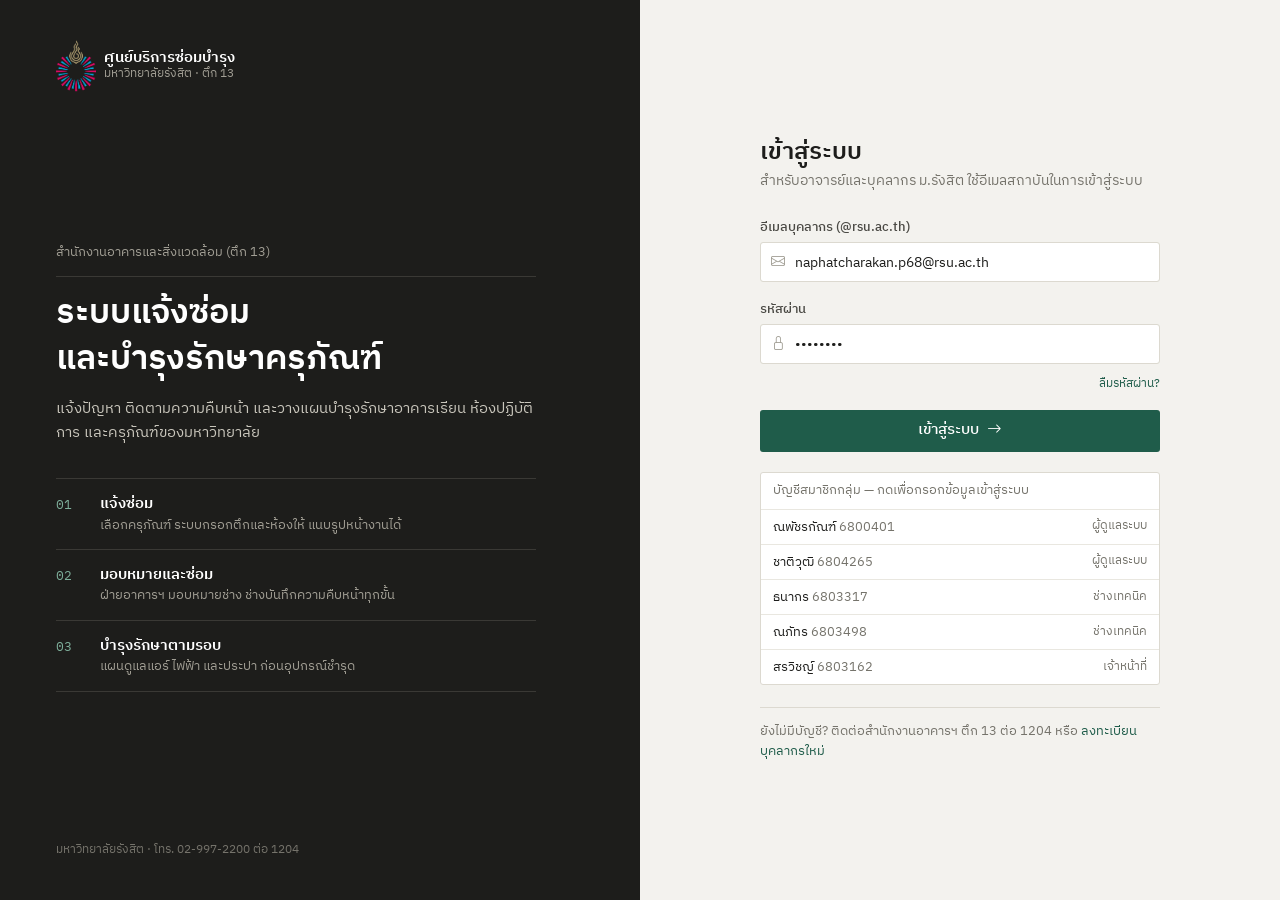
==== commit 3c2d58a3: "Use the RSU crest as the site logo and slim down tracked files - Replace the generic wrench icon wit" ====
--- a/assets.html
+++ b/assets.html
@@ -4,6 +4,7 @@
   <meta charset="UTF-8">
   <meta name="viewport" content="width=device-width, initial-scale=1.0">
   <title>ทะเบียนครุภัณฑ์ - ระบบแจ้งซ่อม มหาวิทยาลัยรังสิต (RSU Smart Repair)</title>
+  <link rel="icon" type="image/png" href="img/rsu-crest.png">
   <!-- Bootstrap 5 CSS -->
   <link href="https://cdn.jsdelivr.net/npm/bootstrap@5.3.3/dist/css/bootstrap.min.css" rel="stylesheet">
   <!-- Bootstrap Icons -->
@@ -19,9 +20,7 @@
     <!-- Sidebar -->
     <aside class="app-sidebar" id="appSidebar">
       <div class="sidebar-brand">
-        <div class="brand-icon">
-          <i class="bi bi-tools"></i>
-        </div>
+        <img class="brand-logo" src="img/rsu-crest.png" alt="ตรามหาวิทยาลัยรังสิต">
         <div>
           <div class="brand-title">ศูนย์บริการซ่อม</div>
           <div class="brand-subtitle">มหาวิทยาลัยรังสิต (RSU)</div>
--- a/css/style.css
+++ b/css/style.css
@@ -149,17 +149,11 @@
   border-bottom: 1px solid var(--border-color);
 }
 
-.brand-icon {
-  width: 30px;
-  height: 30px;
-  background: var(--ink);
-  color: #f3f2ee;
-  border-radius: var(--radius-sm);
-  display: flex;
-  align-items: center;
-  justify-content: center;
-  font-size: 15px;
+.brand-logo {
+  height: 40px;
+  width: auto;
   flex-shrink: 0;
+  display: block;
 }
 
 .brand-title {
@@ -1589,9 +1583,8 @@
   flex-direction: column;
   justify-content: space-between;
 }
-.login-hero-side .brand-icon {
-  background: #f3f2ee;
-  color: var(--ink);
+.login-hero-side .brand-logo {
+  height: 52px;
 }
 .login-hero-side .brand-title {
   color: #fff;
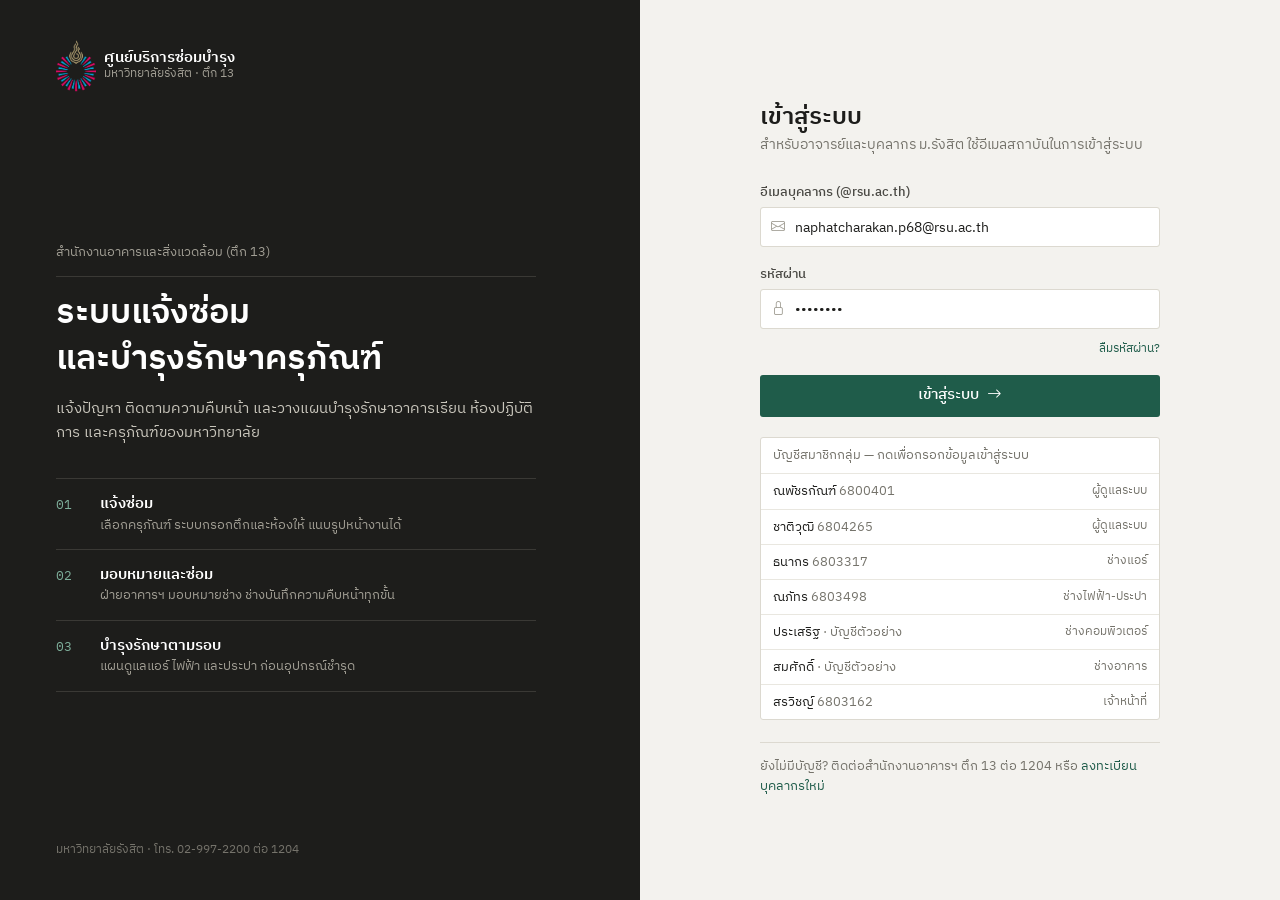
==== commit 05ed8a4c: "Separate technicians by trade and add notifications - Add work categories and technician specialties" ====
--- a/assets.html
+++ b/assets.html
@@ -172,12 +172,6 @@
             <div class="filter-group">
               <select class="filter-select" id="assetCategoryFilter" onchange="onAssetFilterChange()">
                 <option value="">ประเภททั้งหมด</option>
-                <option value="ระบบปรับอากาศ">ระบบปรับอากาศ</option>
-                <option value="อุปกรณ์สำนักงาน">อุปกรณ์สำนักงาน</option>
-                <option value="ระบบไฟฟ้า">ระบบไฟฟ้า</option>
-                <option value="ระบบประปา">ระบบประปา</option>
-                <option value="คอมพิวเตอร์">คอมพิวเตอร์</option>
-                <option value="อาคารและสถานที่">อาคารและสถานที่</option>
               </select>
 
               <select class="filter-select" id="assetStatusFilter" onchange="onAssetFilterChange()">
@@ -290,14 +284,7 @@
             </div>
             <div class="mb-3">
               <label class="form-label-custom">ประเภท <span class="text-danger">*</span></label>
-              <select class="form-select-custom" id="modalAssetCategory" required>
-                <option value="ระบบปรับอากาศ">ระบบปรับอากาศ</option>
-                <option value="อุปกรณ์สำนักงาน">อุปกรณ์สำนักงาน</option>
-                <option value="ระบบไฟฟ้า">ระบบไฟฟ้า</option>
-                <option value="ระบบประปา">ระบบประปา</option>
-                <option value="คอมพิวเตอร์">คอมพิวเตอร์</option>
-                <option value="อาคารและสถานที่">อาคารและสถานที่</option>
-              </select>
+              <select class="form-select-custom" id="modalAssetCategory" required></select>
             </div>
             <div class="mb-3">
               <label class="form-label-custom">สถานที่ติดตั้ง <span class="text-danger">*</span></label>
@@ -357,6 +344,9 @@
     let assetPage = 1;
 
     document.addEventListener('DOMContentLoaded', () => {
+      const options = DB.getCategories().map(c => `<option value="${c.category_id}">${escapeHtml(c.category_name)}</option>`).join('');
+      document.getElementById('assetCategoryFilter').insertAdjacentHTML('beforeend', options);
+      document.getElementById('modalAssetCategory').innerHTML = options;
       renderEquipmentTable();
     });
 
@@ -378,7 +368,7 @@
           item.asset_no.toLowerCase().includes(search) ||
           item.equipment_name.toLowerCase().includes(search) ||
           (item.location || '').toLowerCase().includes(search);
-        const matchesCat = !cat || item.category === cat;
+        const matchesCat = !cat || item.category_id === Number(cat);
         const matchesStatus = !status || item.status === status;
         const matchesBuilding = !building || item.building === building;
         return matchesSearch && matchesCat && matchesStatus && matchesBuilding;
@@ -422,7 +412,7 @@
               </a>
             </td>
             <td class="fw-medium text-dark">${escapeHtml(item.equipment_name)}</td>
-            <td class="text-secondary">${escapeHtml(item.category)}</td>
+            <td class="text-secondary">${escapeHtml(DB.getCategoryName(item.category_id))}</td>
             <td class="text-secondary">${escapeHtml(item.location)}</td>
             <td><span class="status-badge ${badgeClass}">${escapeHtml(item.status)}</span></td>
             <td class="text-muted font-numeric">${escapeHtml(getDueDate(item))}</td>
@@ -482,7 +472,7 @@
       }
       const assetNo = document.getElementById('modalAssetNo').value.trim().toUpperCase();
       const name = document.getElementById('modalAssetName').value.trim();
-      const category = document.getElementById('modalAssetCategory').value;
+      const categoryId = Number(document.getElementById('modalAssetCategory').value);
       const location = document.getElementById('modalAssetLocation').value.trim();
       const building = document.getElementById('modalAssetBuilding').value;
       const status = document.getElementById('modalAssetStatus').value;
@@ -495,7 +485,7 @@
       DB.addEquipment({
         asset_no: assetNo,
         equipment_name: name,
-        category: category,
+        category_id: categoryId,
         location: location,
         location_full: `${building} · ${location}`,
         building: building,
@@ -515,7 +505,7 @@
 
     function exportAssets() {
       const rows = getFilteredEquipment().map(e => [
-        e.asset_no, e.equipment_name, e.category, e.location_full || e.location, e.status, getDueDate(e)
+        e.asset_no, e.equipment_name, DB.getCategoryName(e.category_id), e.location_full || e.location, e.status, getDueDate(e)
       ]);
       exportCSV('asset-registry.csv', ['รหัสครุภัณฑ์', 'ชื่อครุภัณฑ์', 'ประเภท', 'สถานที่ติดตั้ง', 'สถานะ', 'บำรุงรักษาครั้งถัดไป'], rows);
     }
--- a/css/style.css
+++ b/css/style.css
@@ -340,14 +340,114 @@
 .notification-btn:hover {
   color: var(--text-main);
 }
-.notification-dot {
+/* Unread count on the bell */
+.notification-count {
   position: absolute;
-  top: 4px;
-  right: 3px;
-  width: 6px;
-  height: 6px;
+  top: -2px;
+  right: -6px;
+  min-width: 16px;
+  height: 16px;
+  padding: 0 4px;
+  display: none;
+  align-items: center;
+  justify-content: center;
   background-color: var(--danger);
-  border-radius: 50%;
+  color: #fff;
+  border-radius: 8px;
+  font-family: var(--font-mono);
+  font-size: 10px;
+  font-weight: 600;
+  line-height: 1;
+}
+.notification-menu {
+  width: 360px;
+  max-width: calc(100vw - 24px);
+  padding: 0;
+}
+.notification-header {
+  display: flex;
+  align-items: center;
+  justify-content: space-between;
+  padding: 10px 14px;
+  border-bottom: 1px solid var(--border-color);
+  font-weight: 600;
+  font-size: 13.5px;
+}
+.notification-header a {
+  font-weight: 400;
+  font-size: 12.5px;
+}
+.notification-list {
+  max-height: 420px;
+  overflow-y: auto;
+}
+.notification-item {
+  display: block;
+  padding: 10px 14px 10px 16px;
+  border-bottom: 1px solid var(--border-subtle);
+  border-left: 3px solid transparent;
+  color: var(--text-secondary);
+}
+.notification-item:last-child {
+  border-bottom: none;
+}
+.notification-item:hover {
+  background-color: var(--surface-alt);
+  color: var(--text-secondary);
+  text-decoration: none;
+}
+.notification-item.unread {
+  background-color: #fbfaf6;
+}
+.notification-item.unread.assigned { border-left-color: var(--primary); }
+.notification-item.unread.overdue { border-left-color: var(--danger); }
+.notification-title {
+  font-size: 13px;
+  font-weight: 500;
+  color: var(--text-main);
+}
+.notification-item.unread .notification-title {
+  font-weight: 600;
+}
+.notification-item.overdue .notification-title {
+  color: var(--danger);
+}
+.notification-message {
+  font-size: 12.5px;
+  line-height: 1.45;
+  margin-top: 1px;
+}
+.notification-time {
+  font-size: 11.5px;
+  color: var(--text-faint);
+  margin-top: 3px;
+}
+.notification-empty {
+  padding: 24px 14px;
+  text-align: center;
+  color: var(--text-muted);
+  font-size: 13px;
+}
+
+/* "Overdue" tag next to a status in tables / banners */
+.overdue-tag {
+  display: inline-block;
+  margin-left: 8px;
+  padding: 0 5px;
+  border: 1px solid var(--danger);
+  border-radius: var(--radius-sm);
+  color: var(--danger);
+  font-size: 11.5px;
+  font-weight: 500;
+  line-height: 1.5;
+  white-space: nowrap;
+  vertical-align: middle;
+}
+
+/* Specialty line under a technician name */
+.specialty-text {
+  font-size: 12px;
+  color: var(--text-muted);
 }
 
 .user-profile-menu {
